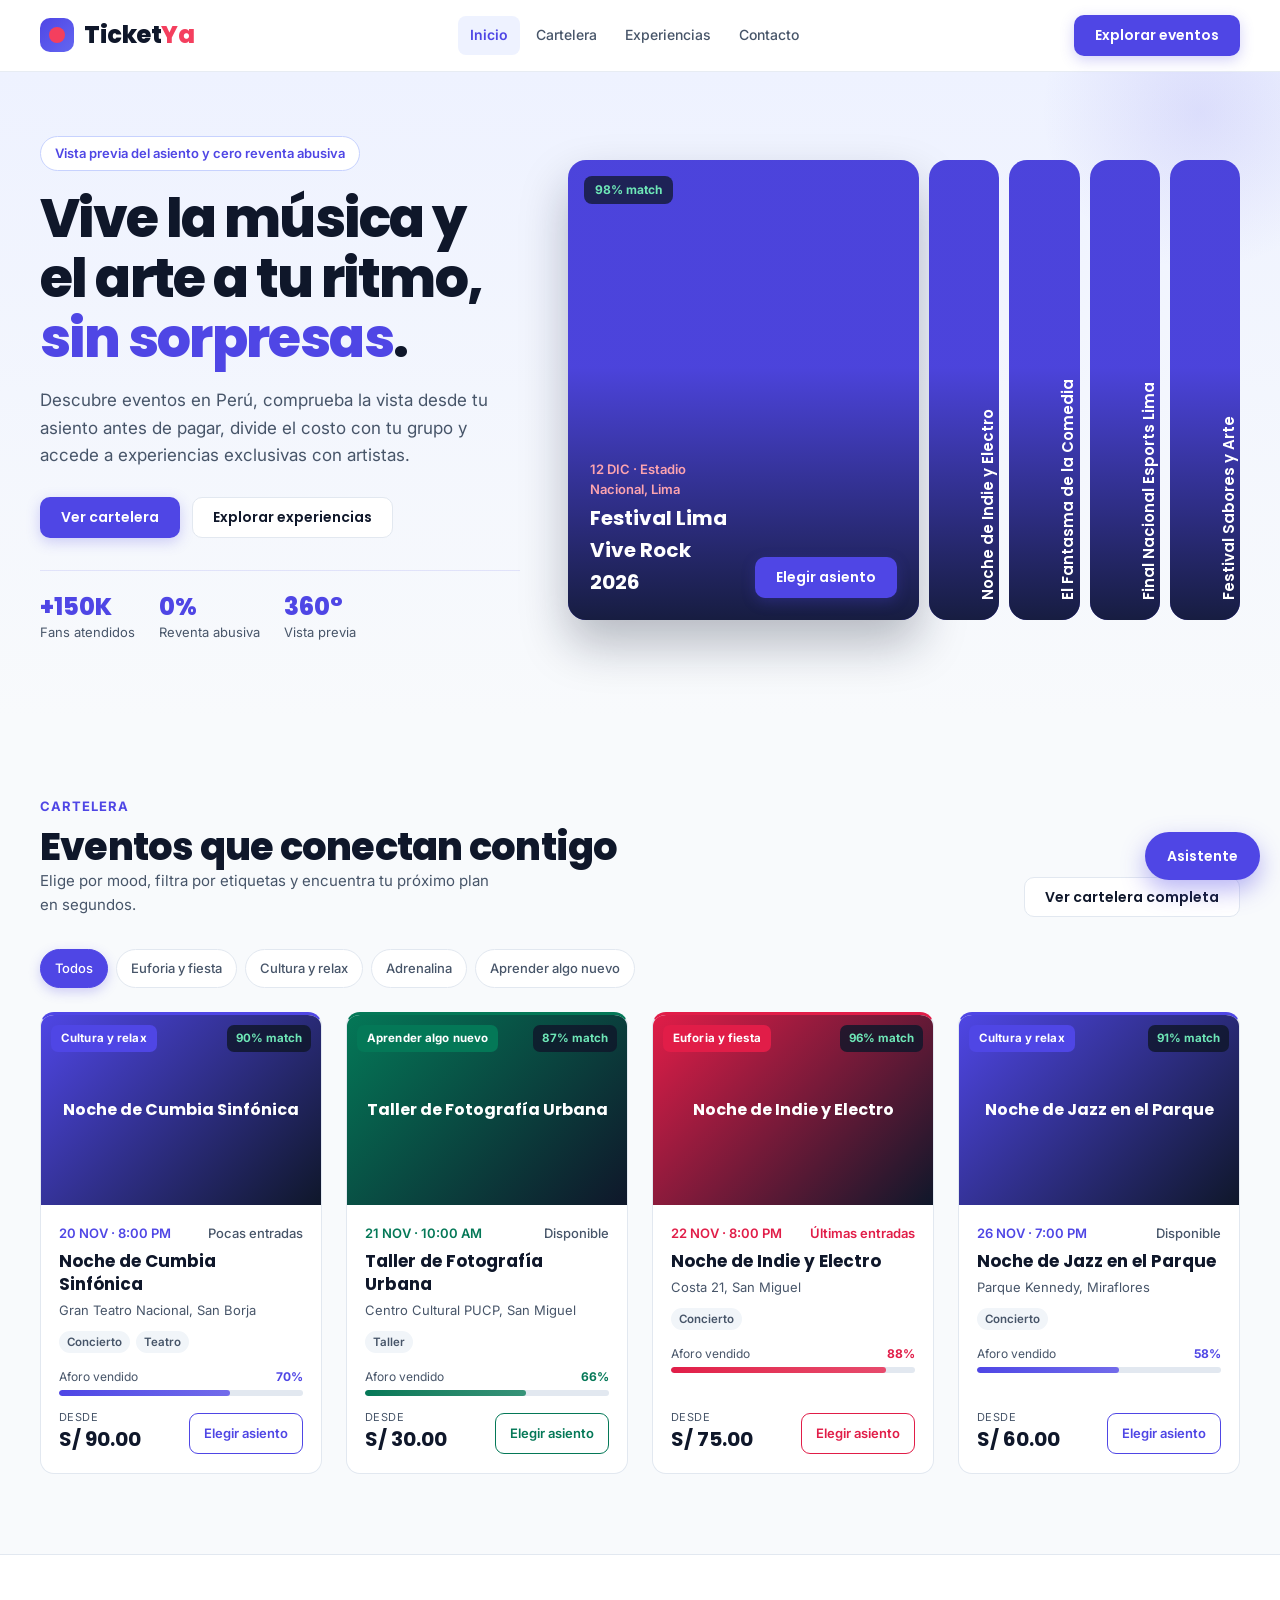
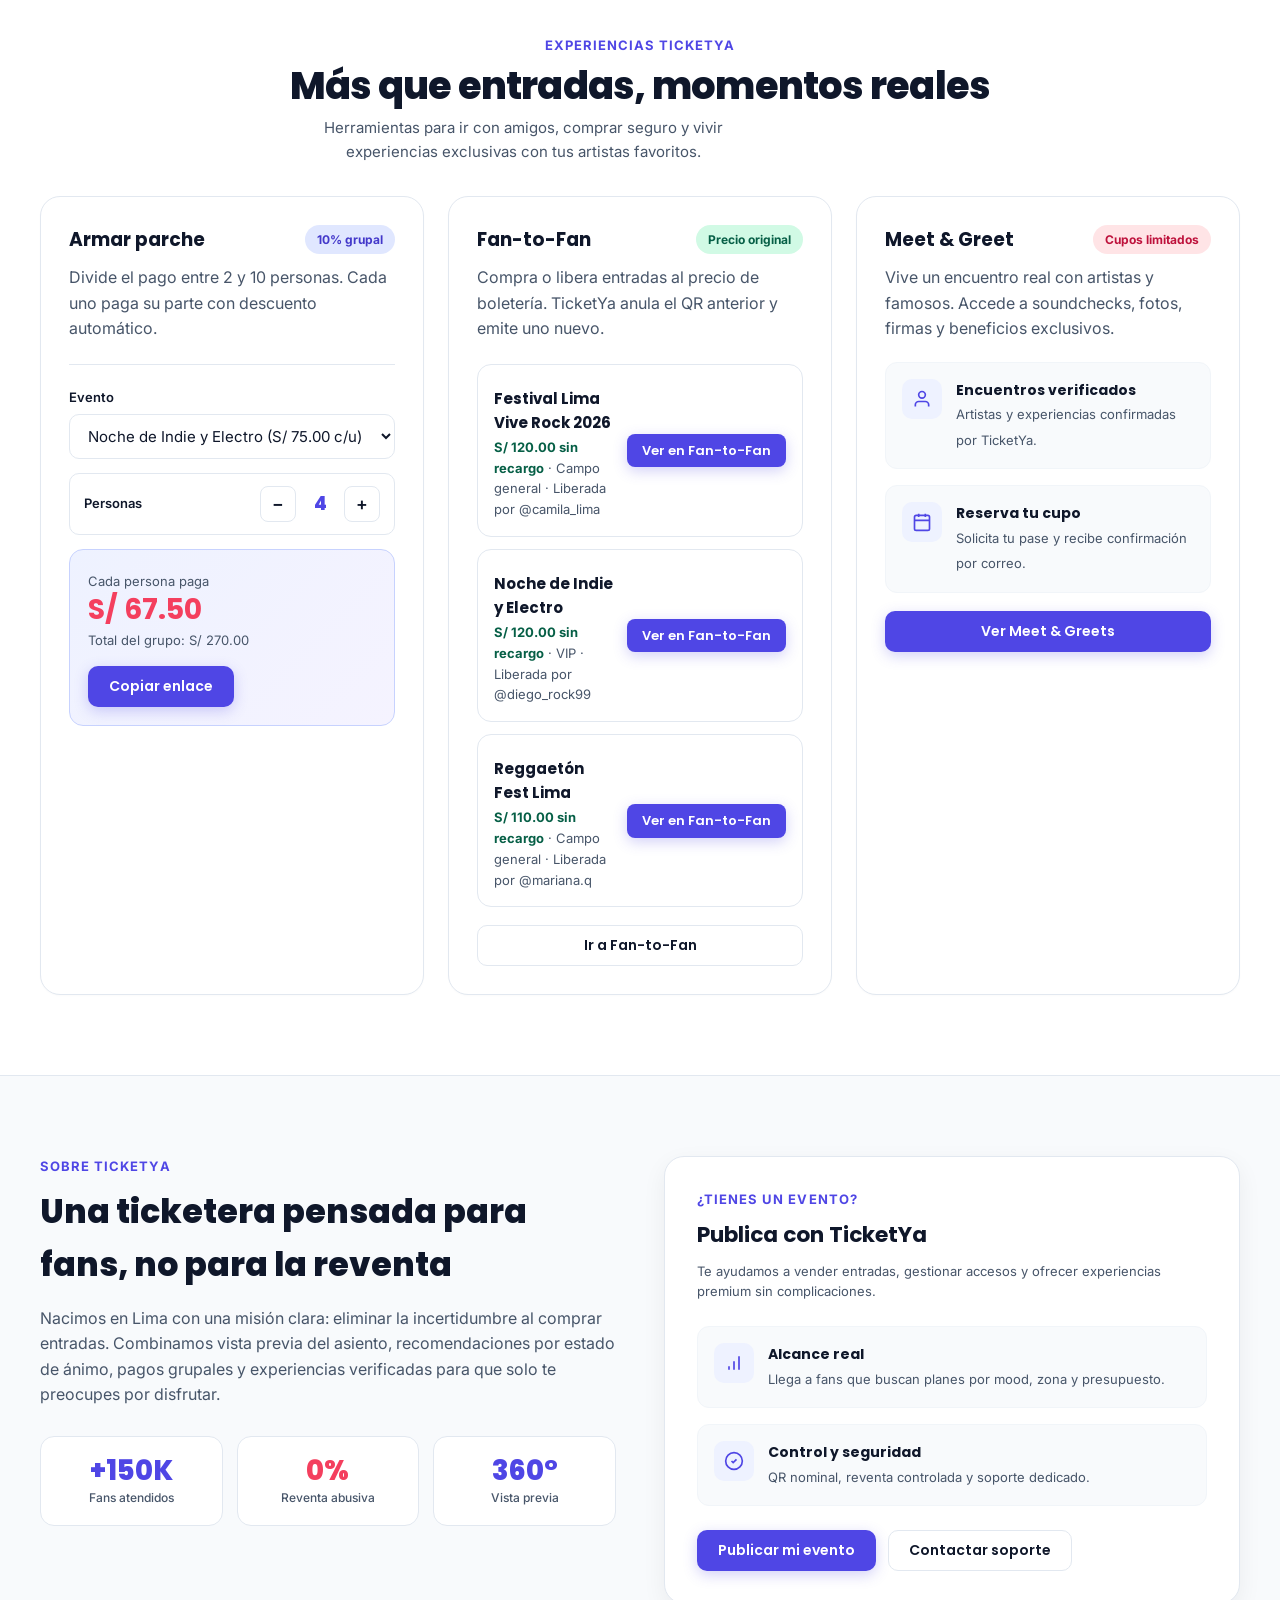
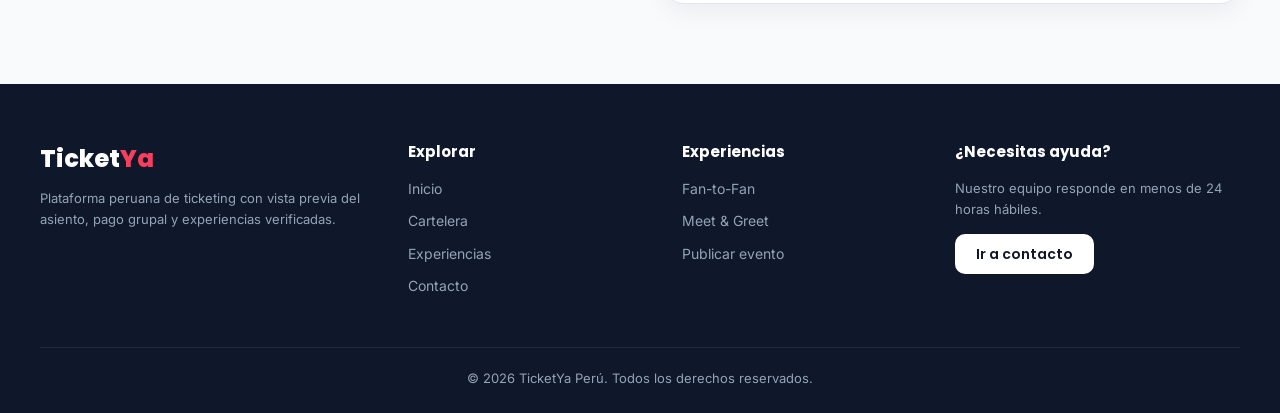
==== index.html @ 1503d491 "first commit" ====
<!DOCTYPE html>
<html lang="es">
<head>
  <meta charset="UTF-8">
  <meta name="viewport" content="width=device-width, initial-scale=1">
  <title>TicketYa | Entradas para eventos en Perú</title>
  <meta name="description" content="Compra entradas para conciertos, teatro, festivales y más en Perú. Vista previa de asiento, pago grupal, Fan-to-Fan y Meet & Greet con artistas.">
  <link rel="icon" href="data:image/svg+xml,%3Csvg xmlns='http://www.w3.org/2000/svg' viewBox='0 0 32 32'%3E%3Crect width='32' height='32' rx='8' fill='%234F46E5'/%3E%3Ccircle cx='16' cy='16' r='5' fill='%23F43F5E'/%3E%3C/svg%3E">
  <link rel="preconnect" href="https://fonts.googleapis.com">
  <link rel="preconnect" href="https://fonts.gstatic.com" crossorigin>
  <link href="https://fonts.googleapis.com/css2?family=Inter:wght@400;500;600&family=Poppins:wght@600;700;800&display=swap" rel="stylesheet">
  <link rel="stylesheet" href="styles.css">
</head>
<body>
  <a class="skip-link" href="#main">Saltar al contenido</a>

  <header class="site-header">
    <div class="container header-inner">
      <a href="index.html" class="logo" aria-label="TicketYa, ir al inicio">
        <span class="logo-mark" aria-hidden="true"></span>
        <span class="logo-text">Ticket<span>Ya</span></span>
      </a>
      <button class="nav-toggle" id="nav-toggle" type="button" aria-expanded="false" aria-controls="site-nav" aria-label="Abrir menú">
        <span></span><span></span><span></span>
      </button>
      <nav class="nav" id="site-nav" aria-label="Principal">
        <a href="index.html" data-nav>Inicio</a>
        <a href="cartelera.html" data-nav>Cartelera</a>
        <a href="experiencias.html" data-nav>Experiencias</a>
        <a href="contacto.html" data-nav>Contacto</a>
      </nav>
      <div class="header-actions">
        <a href="cartelera.html" class="btn btn-primary">Explorar eventos</a>
      </div>
    </div>
  </header>

  <main id="main">
    <section class="hero">
      <div class="container hero-grid">
        <div class="hero-copy reveal">
          <p class="hero-badge">Vista previa del asiento y cero reventa abusiva</p>
          <h1>Vive la música y el arte a tu ritmo, <span class="accent">sin sorpresas</span>.</h1>
          <p class="lead">Descubre eventos en Perú, comprueba la vista desde tu asiento antes de pagar, divide el costo con tu grupo y accede a experiencias exclusivas con artistas.</p>
          <div class="hero-actions">
            <a href="cartelera.html" class="btn btn-primary">Ver cartelera</a>
            <a href="experiencias.html" class="btn btn-outline">Explorar experiencias</a>
          </div>
          <div class="hero-stats" aria-label="Indicadores">
            <div><strong>+150K</strong><span>Fans atendidos</span></div>
            <div><strong>0%</strong><span>Reventa abusiva</span></div>
            <div><strong>360°</strong><span>Vista previa</span></div>
          </div>
        </div>
        <div class="hero-visual reveal" id="hero-visual" aria-label="Eventos destacados" style="--delay:100ms"></div>
      </div>
    </section>

    <section class="section">
      <div class="container">
        <div class="section-head">
          <div class="reveal">
            <p class="kicker">Cartelera</p>
            <h2>Eventos que conectan contigo</h2>
            <p class="section-note">Elige por mood, filtra por etiquetas y encuentra tu próximo plan en segundos.</p>
          </div>
          <div class="section-actions reveal">
            <a href="cartelera.html" class="btn btn-outline">Ver cartelera completa</a>
          </div>
        </div>
        <div class="chip-group reveal" style="margin-bottom:24px" role="group" aria-label="Ir a cartelera por mood">
          <button class="chip is-active" type="button" data-mood-link="todos">Todos</button>
          <button class="chip" type="button" data-mood-link="euforia">Euforia y fiesta</button>
          <button class="chip" type="button" data-mood-link="cultura">Cultura y relax</button>
          <button class="chip" type="button" data-mood-link="adrenalina">Adrenalina</button>
          <button class="chip" type="button" data-mood-link="aprender">Aprender algo nuevo</button>
        </div>
        <div class="events-grid" id="home-events"></div>
      </div>
    </section>

    <section class="section section-alt" id="experiencias">
      <div class="container">
        <div class="section-head center">
          <div class="reveal">
            <p class="kicker">Experiencias TicketYa</p>
            <h2>Más que entradas, momentos reales</h2>
            <p class="section-note">Herramientas para ir con amigos, comprar seguro y vivir experiencias exclusivas con tus artistas favoritos.</p>
          </div>
        </div>

        <div class="panel-grid-3">
          <article class="panel-card reveal">
            <div class="tool-head">
              <h3>Armar parche</h3>
              <span class="pill pill-primary">10% grupal</span>
            </div>
            <p class="muted">Divide el pago entre 2 y 10 personas. Cada uno paga su parte con descuento automático.</p>
            <div class="tool-body">
              <label class="field">
                <span>Evento</span>
                <select id="split-event"></select>
              </label>
              <div class="stepper">
                <span id="split-label">Personas</span>
                <div class="stepper-ctrl">
                  <button type="button" id="split-minus" aria-label="Quitar una persona">−</button>
                  <output id="split-count" aria-live="polite">4</output>
                  <button type="button" id="split-plus" aria-label="Agregar una persona">+</button>
                </div>
              </div>
              <div class="split-result">
                <div>
                  <span class="small">Cada persona paga</span>
                  <strong id="split-per">S/ 0.00</strong>
                  <span class="small" id="split-total"></span>
                </div>
                <button class="btn btn-primary" type="button" id="copy-link">Copiar enlace</button>
              </div>
            </div>
          </article>

          <article class="panel-card reveal" style="--delay:80ms">
            <div class="tool-head">
              <h3>Fan-to-Fan</h3>
              <span class="pill pill-green">Precio original</span>
            </div>
            <p class="muted">Compra o libera entradas al precio de boletería. TicketYa anula el QR anterior y emite uno nuevo.</p>
            <ul class="resale" id="resale-list"></ul>
            <div style="margin-top:auto;padding-top:18px">
              <a href="experiencias.html?tab=fan-to-fan" class="btn btn-outline btn-block">Ir a Fan-to-Fan</a>
            </div>
          </article>

          <article class="panel-card reveal" style="--delay:160ms">
            <div class="tool-head">
              <h3>Meet & Greet</h3>
              <span class="pill pill-rose">Cupos limitados</span>
            </div>
            <p class="muted">Vive un encuentro real con artistas y famosos. Accede a soundchecks, fotos, firmas y beneficios exclusivos.</p>
            <div class="info-list" style="margin-top:20px">
              <div class="info-item">
                <div class="info-icon" aria-hidden="true"><svg width="20" height="20" viewBox="0 0 24 24" fill="none" stroke="currentColor" stroke-width="2"><path d="M20 21v-2a4 4 0 0 0-4-4H8a4 4 0 0 0-4 4v2"/><circle cx="12" cy="7" r="4"/></svg></div>
                <div><strong>Encuentros verificados</strong><span>Artistas y experiencias confirmadas por TicketYa.</span></div>
              </div>
              <div class="info-item">
                <div class="info-icon" aria-hidden="true"><svg width="20" height="20" viewBox="0 0 24 24" fill="none" stroke="currentColor" stroke-width="2"><rect x="3" y="4" width="18" height="18" rx="2"/><path d="M16 2v4M8 2v4M3 10h18"/></svg></div>
                <div><strong>Reserva tu cupo</strong><span>Solicita tu pase y recibe confirmación por correo.</span></div>
              </div>
            </div>
            <div style="margin-top:auto;padding-top:18px">
              <a href="experiencias.html?tab=meet-greet" class="btn btn-primary btn-block">Ver Meet & Greets</a>
            </div>
          </article>
        </div>
      </div>
    </section>

    <section class="section">
      <div class="container about-grid">
        <div class="about reveal">
          <p class="kicker">Sobre TicketYa</p>
          <h2>Una ticketera pensada para fans, no para la reventa</h2>
          <p>Nacimos en Lima con una misión clara: eliminar la incertidumbre al comprar entradas. Combinamos vista previa del asiento, recomendaciones por estado de ánimo, pagos grupales y experiencias verificadas para que solo te preocupes por disfrutar.</p>
          <dl class="stats">
            <div><dt>Fans atendidos</dt><dd>+150K</dd></div>
            <div><dt>Reventa abusiva</dt><dd>0%</dd></div>
            <div><dt>Vista previa</dt><dd>360°</dd></div>
          </dl>
        </div>
        <div class="contact-card reveal" style="--delay:100ms">
          <p class="kicker">¿Tienes un evento?</p>
          <h3>Publica con TicketYa</h3>
          <p class="small" style="margin-top:8px">Te ayudamos a vender entradas, gestionar accesos y ofrecer experiencias premium sin complicaciones.</p>
          <div class="info-list">
            <div class="info-item">
              <div class="info-icon" aria-hidden="true"><svg width="20" height="20" viewBox="0 0 24 24" fill="none" stroke="currentColor" stroke-width="2"><path d="M12 20V10M18 20V4M6 20v-4"/></svg></div>
              <div><strong>Alcance real</strong><span>Llega a fans que buscan planes por mood, zona y presupuesto.</span></div>
            </div>
            <div class="info-item">
              <div class="info-icon" aria-hidden="true"><svg width="20" height="20" viewBox="0 0 24 24" fill="none" stroke="currentColor" stroke-width="2"><path d="M9 12l2 2 4-4"/><circle cx="12" cy="12" r="10"/></svg></div>
              <div><strong>Control y seguridad</strong><span>QR nominal, reventa controlada y soporte dedicado.</span></div>
            </div>
          </div>
          <div style="margin-top:24px;display:flex;gap:12px;flex-wrap:wrap">
            <a href="contacto.html?tab=publicar" class="btn btn-primary">Publicar mi evento</a>
            <a href="contacto.html" class="btn btn-outline">Contactar soporte</a>
          </div>
        </div>
      </div>
    </section>
  </main>

  <footer class="footer">
    <div class="container footer-grid">
      <div>
        <p class="footer-logo">Ticket<span>Ya</span></p>
        <p class="small">Plataforma peruana de ticketing con vista previa del asiento, pago grupal y experiencias verificadas.</p>
      </div>
      <div>
        <h4>Explorar</h4>
        <ul>
          <li><a href="index.html">Inicio</a></li>
          <li><a href="cartelera.html">Cartelera</a></li>
          <li><a href="experiencias.html">Experiencias</a></li>
          <li><a href="contacto.html">Contacto</a></li>
        </ul>
      </div>
      <div>
        <h4>Experiencias</h4>
        <ul>
          <li><a href="experiencias.html?tab=fan-to-fan">Fan-to-Fan</a></li>
          <li><a href="experiencias.html?tab=meet-greet">Meet & Greet</a></li>
          <li><a href="contacto.html?tab=publicar">Publicar evento</a></li>
        </ul>
      </div>
      <div>
        <h4>¿Necesitas ayuda?</h4>
        <p class="small">Nuestro equipo responde en menos de 24 horas hábiles.</p>
        <a href="contacto.html" class="btn btn-light">Ir a contacto</a>
      </div>
    </div>
    <p class="footer-copy">© 2026 TicketYa Perú. Todos los derechos reservados.</p>
  </footer>

  <!-- Seat modal -->
  <div class="modal" id="seat-modal" role="dialog" aria-modal="true" aria-labelledby="seat-title" hidden>
    <div class="modal-card modal-sm">
      <div class="modal-head dark">
        <div>
          <p class="small">Vista previa del asiento</p>
          <h3 id="seat-title">Evento</h3>
        </div>
        <button class="icon-btn" data-close aria-label="Cerrar">&times;</button>
      </div>
      <div class="modal-body">
        <div class="viewport" id="viewport">
          <div class="viewport-bg" id="viewport-bg"></div>
          <div class="viewport-top">
            <span class="zone-tag" id="vp-zone">VIP frontal</span>
            <span class="energy" id="vp-energy">Energía 100%</span>
          </div>
          <div class="stage-wrap">
            <div class="stage" id="vp-stage">
              <span>Escenario principal</span>
              <small id="vp-distance">Distancia: 8 metros</small>
            </div>
          </div>
          <p class="vp-desc" id="vp-desc"></p>
        </div>
        <p class="label">Selecciona una zona para probar el ángulo de visión</p>
        <div class="zones" id="zones"></div>
        <div class="modal-actions">
          <button class="btn btn-outline" data-close type="button">Cancelar</button>
          <button class="btn btn-primary" id="confirm-seat" type="button" style="flex:1">Confirmar y reservar</button>
        </div>
      </div>
    </div>
  </div>

  <div class="chat">
    <section class="chat-window" id="chat-window" aria-label="Asistente TicketYa" hidden>
      <div class="chat-head">
        <div>
          <h4>Asistente TicketYa</h4>
          <span class="small">Recomendaciones de eventos</span>
        </div>
        <button class="icon-btn" id="chat-close" aria-label="Cerrar asistente">&times;</button>
      </div>
      <div class="chat-messages" id="chat-messages" aria-live="polite">
        <div class="msg bot">Hola, dime qué plan buscas, tu presupuesto o cuántas personas van y te sugiero opciones.</div>
      </div>
      <div class="chat-chips">
        <button type="button" data-prompt="Eventos este finde">Este finde</button>
        <button type="button" data-prompt="Plan con S/ 100">Plan S/ 100</button>
        <button type="button" data-prompt="¿Cómo funciona Fan-to-Fan?">Fan-to-Fan</button>
        <button type="button" data-prompt="Quiero un Meet & Greet">Meet & Greet</button>
      </div>
      <form class="chat-form" id="chat-form">
        <input id="chat-input" type="text" placeholder="Pregunta por eventos o experiencias" autocomplete="off" aria-label="Mensaje">
        <button class="btn btn-primary" type="submit">Enviar</button>
      </form>
    </section>
    <button class="chat-toggle" id="chat-toggle" type="button" aria-expanded="false" aria-controls="chat-window">Asistente</button>
  </div>

  <div class="toast" id="toast" role="status" aria-live="polite" hidden></div>

  <script src="js/data.js"></script>
  <script src="js/shared.js"></script>
  <script src="js/home.js"></script>
</body>
</html>
---- styles.css ----
/* ===== Variables ===== */
:root {
  --primary: #4F46E5;
  --primary-dark: #4338CA;
  --primary-soft: #EEF2FF;
  --accent: #F43F5E;
  --accent-dark: #E11D48;
  --bg: #F8FAFC;
  --surface: #FFFFFF;
  --ink: #0F172A;
  --muted: #475569;
  --muted-light: #64748B;
  --line: #E2E8F0;
  --line-soft: #F1F5F9;
  --success: #059669;
  --success-bg: #ECFDF5;
  --danger: #DC2626;
  --danger-bg: #FEF2F2;
  --white: #fff;

  --euforia: #E11D48;
  --cultura: #4F46E5;
  --adrenalina: #B45309;
  --aprender: #047857;

  --radius: 14px;
  --radius-lg: 20px;
  --header-h: 72px;
  --shadow: 0 8px 24px rgba(15,23,42,.06);
  --shadow-lg: 0 20px 50px rgba(15,23,42,.12);
  --ease: cubic-bezier(.2,.7,.2,1);
  --font-head: 'Poppins', system-ui, sans-serif;
  --font-body: 'Inter', system-ui, sans-serif;
}

/* ===== Base ===== */
*, *::before, *::after { box-sizing: border-box; }
html { scroll-behavior: smooth; scroll-padding-top: calc(var(--header-h) + 16px); }
body {
  margin: 0; font-family: var(--font-body); color: var(--ink); background: var(--bg);
  line-height: 1.6; -webkit-font-smoothing: antialiased; overflow-x: hidden;
}
body.nav-open { overflow: hidden; }
h1, h2, h3, h4, p, ul, ol, dl, dd { margin: 0; padding: 0; }
ul, ol { list-style: none; }
a { color: inherit; text-decoration: none; }
img { max-width: 100%; display: block; height: auto; }
button, input, select, textarea { font: inherit; color: inherit; }
button { cursor: pointer; }
[hidden] { display: none !important; }
:focus-visible { outline: 3px solid var(--primary); outline-offset: 2px; }
::selection { background: #C7D2FE; color: var(--ink); }

.skip-link {
  position: absolute; left: -999px; top: 8px; z-index: 100; padding: 10px 14px;
  background: var(--primary); color: #fff; border-radius: 8px; font-weight: 600;
}
.skip-link:focus { left: 12px; }

.container { width: min(1200px, calc(100% - 48px)); margin-inline: auto; }
.small { font-size: .8125rem; color: var(--muted); }
.lead { font-size: 1.0625rem; color: var(--muted); max-width: 60ch; }
.muted { color: var(--muted); }

/* ===== Buttons ===== */
.btn {
  display: inline-flex; align-items: center; justify-content: center; gap: 8px;
  padding: 11px 20px; border-radius: 10px; border: 1px solid transparent;
  font-family: var(--font-head); font-weight: 600; font-size: .875rem; line-height: 1.2;
  transition: background .2s, color .2s, border-color .2s, transform .2s, box-shadow .2s;
  position: relative; white-space: nowrap;
}
.btn:hover { transform: translateY(-1px); }
.btn:active { transform: translateY(0); }
.btn:disabled { opacity: .6; cursor: not-allowed; transform: none; }
.btn-primary { background: var(--primary); color: #fff; box-shadow: 0 4px 14px rgba(79,70,229,.25); }
.btn-primary:hover:not(:disabled) { background: var(--primary-dark); box-shadow: 0 8px 20px rgba(79,70,229,.35); }
.btn-outline { background: var(--surface); border-color: var(--line); color: var(--ink); }
.btn-outline:hover:not(:disabled) { border-color: var(--primary); color: var(--primary); background: var(--primary-soft); }
.btn-ghost { background: transparent; color: var(--primary); border-color: #C7D2FE; }
.btn-ghost:hover:not(:disabled) { background: var(--primary-soft); }
.btn-light { background: #fff; color: var(--ink); }
.btn-light:hover:not(:disabled) { background: #E0E7FF; }
.btn-sm { padding: 8px 14px; font-size: .8125rem; border-radius: 8px; }
.btn-block { width: 100%; }
.btn.is-loading { color: transparent !important; }
.btn.is-loading::after {
  content: ""; position: absolute; width: 18px; height: 18px; border: 2px solid rgba(255,255,255,.4);
  border-top-color: #fff; border-radius: 50%; animation: spin .7s linear infinite;
}
.btn-outline.is-loading::after { border-color: rgba(79,70,229,.2); border-top-color: var(--primary); }
@keyframes spin { to { transform: rotate(360deg); } }

/* ===== Header ===== */
.site-header {
  position: sticky; top: 0; z-index: 60; height: var(--header-h);
  background: rgba(255,255,255,.92); backdrop-filter: blur(12px);
  border-bottom: 1px solid rgba(226,232,240,.8);
}
.header-inner { height: 100%; display: flex; align-items: center; justify-content: space-between; gap: 20px; }
.logo { display: inline-flex; align-items: center; gap: 10px; flex-shrink: 0; }
.logo-mark { width: 34px; height: 34px; border-radius: 10px; background: linear-gradient(135deg, var(--primary), #6366F1); position: relative; }
.logo-mark::after { content: ""; position: absolute; inset: 9px; border-radius: 50%; background: var(--accent); }
.logo-text { font-family: var(--font-head); font-weight: 800; font-size: 1.5rem; letter-spacing: -.02em; }
.logo-text span, .footer-logo span { color: var(--accent); }

.nav { display: flex; align-items: center; gap: 4px; }
.nav a {
  padding: 8px 12px; border-radius: 8px; font-size: .875rem; font-weight: 500; color: var(--muted);
  transition: color .2s, background .2s;
}
.nav a:hover { color: var(--primary); background: var(--primary-soft); }
.nav a.is-current { color: var(--primary); background: var(--primary-soft); font-weight: 600; }

.header-actions { display: flex; align-items: center; gap: 10px; }
.nav-toggle {
  display: none; width: 44px; height: 44px; border: 1px solid var(--line); border-radius: 10px;
  background: var(--surface); align-items: center; justify-content: center; flex-direction: column; gap: 5px;
}
.nav-toggle span { display: block; width: 20px; height: 2px; background: var(--ink); border-radius: 2px; transition: transform .25s, opacity .25s; }
.nav-toggle[aria-expanded="true"] span:nth-child(1) { transform: translateY(7px) rotate(45deg); }
.nav-toggle[aria-expanded="true"] span:nth-child(2) { opacity: 0; }
.nav-toggle[aria-expanded="true"] span:nth-child(3) { transform: translateY(-7px) rotate(-45deg); }

/* ===== Hero ===== */
.hero { padding: 64px 0 72px; background: linear-gradient(180deg, #EEF2FF 0%, var(--bg) 100%); position: relative; overflow: clip; }
.hero::before { content: ""; position: absolute; top: -120px; right: -80px; width: 320px; height: 320px; background: radial-gradient(circle, rgba(79,70,229,.12), transparent 70%); pointer-events: none; }
.hero-grid { display: grid; grid-template-columns: minmax(0, 5fr) minmax(0, 7fr); gap: 48px; align-items: center; }
.hero-badge, .eyebrow {
  display: inline-flex; align-items: center; gap: 6px; padding: 6px 14px; margin-bottom: 18px;
  background: #fff; border: 1px solid #C7D2FE; border-radius: 999px;
  font-size: .8125rem; font-weight: 600; color: var(--primary);
}
.hero h1 { font-family: var(--font-head); font-size: clamp(2rem, 4.2vw, 3.4rem); font-weight: 800; letter-spacing: -.03em; line-height: 1.12; }
.hero h1 .accent { color: var(--primary); }
.hero .lead { margin-top: 18px; max-width: 52ch; }
.hero-actions { display: flex; flex-wrap: wrap; gap: 12px; margin-top: 28px; }

.hero-stats { display: flex; flex-wrap: wrap; gap: 24px; margin-top: 32px; padding-top: 24px; border-top: 1px solid rgba(79,70,229,.12); }
.hero-stats div { min-width: 90px; }
.hero-stats strong { display: block; font-family: var(--font-head); font-size: 1.5rem; font-weight: 800; color: var(--primary); line-height: 1; }
.hero-stats span { font-size: .8125rem; color: var(--muted); }

.hero-visual {
  --mx: 0; --my: 0;
  display: flex; gap: 10px; height: 460px; perspective: 1000px;
}
.panel {
  position: relative; flex: 1; min-width: 0; border-radius: 18px; overflow: hidden;
  background: var(--primary); cursor: pointer; border: 0; padding: 0; text-align: left; color: #fff;
  transition: flex .6s var(--ease), box-shadow .4s, transform .4s;
}
.panel.is-active { flex: 5; cursor: default; box-shadow: 0 24px 48px rgba(15,23,42,.28); }
.panel:not(.is-active):hover { flex: 1.4; }
.panel img {
  position: absolute; inset: -4%; width: 108%; height: 108%; max-width: none; object-fit: cover;
  filter: saturate(.72) brightness(.68); transform: scale(1.02);
  transition: filter .5s, transform .8s ease-out;
}
.panel.is-active img { filter: saturate(1.05); transform: translate(calc(var(--mx) * -14px), calc(var(--my) * -10px)) scale(1.06); transition: filter .5s, transform .25s ease-out; }
.panel::after { content: ""; position: absolute; inset: 0; background: linear-gradient(to top, rgba(15,23,42,.88), rgba(15,23,42,.05) 55%); }
.panel-rail {
  position: absolute; left: 50%; bottom: 20px; z-index: 2; transform: translateX(-50%);
  writing-mode: vertical-rl; rotate: 180deg; font-family: var(--font-head); font-weight: 600; font-size: .9375rem;
  white-space: nowrap; max-height: 80%; overflow: hidden; text-overflow: ellipsis; transition: opacity .3s;
}
.panel.is-active .panel-rail { opacity: 0; }
.panel-info {
  position: absolute; z-index: 2; left: 22px; right: 22px; bottom: 22px;
  display: flex; align-items: flex-end; justify-content: space-between; gap: 14px;
  opacity: 0; transform: translateY(16px); pointer-events: none; transition: opacity .4s .15s, transform .5s .15s;
}
.panel.is-active .panel-info { opacity: 1; transform: none; pointer-events: auto; }
.panel-info small { display: block; font-size: .8125rem; color: #FDA4AF; font-weight: 600; }
.panel-info h3 { font-family: var(--font-head); font-size: 1.25rem; margin-top: 2px; }
.panel .match {
  position: absolute; z-index: 2; top: 16px; left: 16px; padding: 4px 11px; border-radius: 8px;
  background: rgba(15,23,42,.75); backdrop-filter: blur(4px); color: #6EE7B7; font-size: .75rem; font-weight: 700;
  opacity: 0; transition: opacity .4s .2s;
}
.panel.is-active .match { opacity: 1; }

/* ===== Sections ===== */
.section { padding: 80px 0; }
.section-alt { background: var(--surface); border-block: 1px solid var(--line); }
.section-head { display: flex; justify-content: space-between; align-items: flex-end; gap: 24px; margin-bottom: 32px; }
.section-head.center { flex-direction: column; align-items: center; text-align: center; }
.section-head h2 { font-family: var(--font-head); font-size: clamp(1.75rem, 3vw, 2.5rem); font-weight: 800; letter-spacing: -.02em; line-height: 1.15; }
.kicker { font-size: .8125rem; font-weight: 700; color: var(--primary); text-transform: uppercase; letter-spacing: .08em; margin-bottom: 8px; }
.section-note { color: var(--muted); font-size: .9375rem; max-width: 52ch; margin-top: 8px; }
.section-head:not(.center) .section-note { margin-top: 0; }
.section-actions { display: flex; gap: 12px; flex-wrap: wrap; }

/* ===== Cards ===== */
.events-grid, .catalog-grid { display: grid; grid-template-columns: repeat(auto-fill, minmax(270px, 1fr)); gap: 24px; }
.card {
  --c: var(--primary);
  display: flex; flex-direction: column; background: var(--surface);
  border: 1px solid var(--line); border-top: 3px solid var(--c); border-radius: var(--radius);
  overflow: hidden; transition: transform .3s var(--ease), box-shadow .3s;
}
.card:hover { transform: translateY(-5px); box-shadow: var(--shadow-lg); }
.card[data-mood="euforia"] { --c: var(--euforia); }
.card[data-mood="cultura"] { --c: var(--cultura); }
.card[data-mood="adrenalina"] { --c: var(--adrenalina); }
.card[data-mood="aprender"] { --c: var(--aprender); }
.thumb { position: relative; height: 190px; overflow: hidden; background: var(--c); }
.thumb img { width: 100%; height: 100%; object-fit: cover; transition: transform .6s var(--ease); }
.card:hover .thumb img { transform: scale(1.05); }
.thumb.img-fail { background: linear-gradient(135deg, var(--c), var(--ink)); }
.thumb.img-fail::before { content: attr(data-title); position: absolute; inset: 0; display: grid; place-items: center; padding: 16px; text-align: center; font-family: var(--font-head); font-weight: 700; color: #fff; }
.mood-tag {
  position: absolute; top: 10px; left: 10px; z-index: 1; padding: 4px 10px; border-radius: 7px;
  background: var(--c, var(--primary)); color: #fff; font-size: .72rem; font-weight: 700; letter-spacing: .01em;
}
.mood-tag-euforia { background: var(--euforia); }
.mood-tag-cultura { background: var(--cultura); }
.mood-tag-adrenalina { background: var(--adrenalina); }
.mood-tag-aprender { background: var(--aprender); }
.match-tag { position: absolute; top: 10px; right: 10px; z-index: 1; padding: 4px 9px; border-radius: 7px; background: rgba(15,23,42,.82); color: #6EE7B7; font-size: .72rem; font-weight: 700; }
.card-body { display: flex; flex-direction: column; flex: 1; padding: 18px; }
.card-meta { display: flex; justify-content: space-between; gap: 8px; font-size: .8125rem; font-weight: 600; color: var(--c); }
.card-meta .status { color: var(--muted); font-weight: 500; }
.card-meta .status.hot { color: var(--euforia); font-weight: 600; }
.card h3 { font-family: var(--font-head); font-size: 1.0625rem; margin-top: 6px; line-height: 1.35; }
.venue { font-size: .8125rem; color: var(--muted); margin-top: 4px; }
.tag-row { display: flex; flex-wrap: wrap; gap: 6px; margin-top: 10px; }
.tag { padding: 2px 8px; border-radius: 999px; background: var(--line-soft); color: var(--muted); font-size: .72rem; font-weight: 600; }
.meter { margin-top: 14px; }
.meter-row { display: flex; justify-content: space-between; font-size: .75rem; color: var(--muted); margin-bottom: 4px; }
.meter-row b { color: var(--c); }
.bar { height: 6px; border-radius: 99px; background: var(--line); overflow: hidden; }
.bar i { display: block; height: 100%; background: linear-gradient(90deg, var(--c), color-mix(in srgb, var(--c), white 20%)); border-radius: 99px; transition: width .6s var(--ease); }
.card-foot { margin-top: auto; padding-top: 16px; display: flex; align-items: center; justify-content: space-between; gap: 10px; }
.price small { display: block; font-size: .6875rem; color: var(--muted); line-height: 1; text-transform: uppercase; letter-spacing: .04em; }
.price strong { font-family: var(--font-head); font-size: 1.25rem; color: var(--ink); }
.card-btn {
  padding: 9px 14px; border-radius: 9px; border: 1px solid var(--c); background: transparent;
  color: var(--c); font-size: .8125rem; font-weight: 600; transition: all .2s;
}
.card-btn:hover { background: var(--c); color: #fff; transform: translateY(-1px); }

/* ===== Chips / Filters ===== */
.chip {
  padding: 8px 14px; border-radius: 999px; border: 1px solid var(--line); background: var(--surface);
  font-size: .8125rem; font-weight: 500; color: var(--muted); transition: all .2s; cursor: pointer;
}
.chip:hover { border-color: #A5B4FC; color: var(--primary); background: var(--primary-soft); }
.chip.is-active { background: var(--primary); border-color: var(--primary); color: #fff; box-shadow: 0 4px 12px rgba(79,70,229,.25); }
.chip-group { display: flex; flex-wrap: wrap; gap: 8px; }

/* ===== Panels / Layout ===== */
.panel-card {
  background: var(--surface); border: 1px solid var(--line); border-radius: var(--radius-lg);
  padding: 28px; box-shadow: 0 1px 2px rgba(15,23,42,.02);
}
.panel-card h3, .panel-card h2 { font-family: var(--font-head); }
.panel-grid { display: grid; grid-template-columns: repeat(2, 1fr); gap: 24px; }
.panel-grid-3 { display: grid; grid-template-columns: repeat(3, 1fr); gap: 24px; }

/* ===== Page hero ===== */
.page-hero { padding: 56px 0 48px; background: linear-gradient(180deg, #EEF2FF 0%, var(--bg) 100%); border-bottom: 1px solid var(--line); }
.page-hero .container { display: grid; gap: 16px; }
.page-hero h1 { font-family: var(--font-head); font-size: clamp(2rem, 4vw, 3rem); font-weight: 800; letter-spacing: -.02em; line-height: 1.15; }
.breadcrumb { display: flex; gap: 8px; align-items: center; font-size: .8125rem; color: var(--muted); }
.breadcrumb a:hover { color: var(--primary); }
.breadcrumb span { color: var(--muted-light); }

/* ===== Catalog layout ===== */
.catalog-layout { display: grid; grid-template-columns: 280px minmax(0, 1fr); gap: 32px; align-items: start; }
.filters-panel { position: sticky; top: calc(var(--header-h) + 16px); background: var(--surface); border: 1px solid var(--line); border-radius: var(--radius-lg); padding: 24px; }
.filters-head { display: flex; align-items: center; justify-content: space-between; gap: 12px; margin-bottom: 20px; }
.filters-head h2 { font-family: var(--font-head); font-size: 1.125rem; }
.filter-block { padding: 20px 0; border-top: 1px solid var(--line); }
.filter-block:first-of-type { padding-top: 0; border-top: 0; }
.filter-block legend, .filter-block .filter-label { display: block; font-size: .8125rem; font-weight: 700; color: var(--ink); margin-bottom: 12px; }
.filter-block fieldset { border: 0; padding: 0; margin: 0; min-width: 0; }
.search-field { position: relative; }
.search-field svg { position: absolute; left: 14px; top: 50%; transform: translateY(-50%); color: var(--muted-light); pointer-events: none; }
.search-field input {
  width: 100%; padding: 12px 14px 12px 42px; border: 1px solid var(--line); border-radius: 10px;
  background: var(--bg); font-size: .9375rem; transition: all .2s;
}
.search-field input:focus { outline: 0; border-color: var(--primary); background: #fff; box-shadow: 0 0 0 4px rgba(79,70,229,.12); }
.filter-toggle { display: none; width: 100%; }
.results-bar { display: flex; align-items: center; justify-content: space-between; gap: 12px; margin-bottom: 20px; flex-wrap: wrap; }
.results-bar p { font-size: .875rem; color: var(--muted); font-weight: 500; }

/* ===== Forms ===== */
.field { display: grid; gap: 6px; }
.field label, .field > span { font-size: .8125rem; font-weight: 600; color: var(--ink); }
.field input, .field select, .field textarea {
  width: 100%; padding: 11px 14px; border: 1px solid var(--line); border-radius: 10px;
  background: #fff; font-size: .9375rem; transition: border-color .2s, box-shadow .2s;
}
.field input:focus, .field select:focus, .field textarea:focus { outline: 0; border-color: var(--primary); box-shadow: 0 0 0 4px rgba(79,70,229,.12); }
.field textarea { resize: vertical; min-height: 110px; }
.field.has-error input, .field.has-error select, .field.has-error textarea { border-color: var(--danger); background: #FFF7F7; }
.field.has-error input:focus, .field.has-error select:focus, .field.has-error textarea:focus { box-shadow: 0 0 0 4px rgba(220,38,38,.1); }
.field-error { min-height: 1.25em; font-size: .75rem; color: var(--danger); font-weight: 500; }
.field-hint { font-size: .75rem; color: var(--muted-light); }
.field-check { display: flex; gap: 10px; align-items: flex-start; font-size: .875rem; color: var(--muted); }
.field-check input { width: 18px; height: 18px; margin-top: 2px; flex-shrink: 0; accent-color: var(--primary); }
.field-check a { color: var(--primary); font-weight: 500; text-decoration: underline; text-underline-offset: 2px; }
.form-row { display: grid; grid-template-columns: repeat(2, 1fr); gap: 16px; }
.form-stack { display: grid; gap: 16px; }
.form-success { padding: 12px 14px; border-radius: 10px; background: var(--success-bg); color: #065F46; font-size: .875rem; font-weight: 500; border: 1px solid #A7F3D0; }
input::placeholder, textarea::placeholder { color: #94A3B8; }

/* ===== Tabs ===== */
.anchor-target { display: block; height: 0; overflow: hidden; }
.tabs { display: flex; gap: 4px; padding: 5px; background: var(--line-soft); border-radius: 12px; width: fit-content; max-width: 100%; overflow-x: auto; }
.tab-btn {
  padding: 10px 18px; border: 0; border-radius: 9px; background: transparent; color: var(--muted);
  font-family: var(--font-head); font-size: .875rem; font-weight: 600; white-space: nowrap; transition: all .2s;
}
.tab-btn:hover { color: var(--ink); }
.tab-btn.is-active, .tab-btn[aria-selected="true"] { background: #fff; color: var(--primary); box-shadow: 0 1px 3px rgba(15,23,42,.08); }
.tab-panels { margin-top: 28px; }
.tab-panel { animation: fadeSlide .35s var(--ease); }
@keyframes fadeSlide { from { opacity: 0; transform: translateY(8px); } to { opacity: 1; transform: none; } }

/* ===== Accordion ===== */
.acc-item { border: 1px solid var(--line); border-radius: 12px; background: #fff; overflow: hidden; }
.acc-item + .acc-item { margin-top: 10px; }
.acc-heading { margin: 0; }
.acc-trigger {
  width: 100%; display: flex; align-items: center; justify-content: space-between; gap: 16px;
  padding: 18px 20px; border: 0; background: transparent; text-align: left;
  font-family: var(--font-head); font-size: .9375rem; font-weight: 600; color: var(--ink);
}
.acc-trigger:hover { background: var(--bg); }
.acc-icon { flex-shrink: 0; color: var(--muted-light); transition: transform .3s var(--ease); }
.acc-trigger.is-open .acc-icon, .acc-trigger[aria-expanded="true"] .acc-icon { transform: rotate(180deg); color: var(--primary); }
.acc-panel { padding: 0 20px 18px; color: var(--muted); font-size: .9375rem; }
.acc-panel[hidden] { display: none; }

/* ===== Empty / Skeleton ===== */
.empty-state { text-align: center; padding: 56px 20px; border: 1px dashed #CBD5E1; border-radius: var(--radius-lg); background: #fff; }
.empty-state h3 { font-family: var(--font-head); font-size: 1.25rem; margin-bottom: 6px; }
.empty-state p { color: var(--muted); margin-bottom: 20px; }
.skeleton { background: linear-gradient(90deg, #E2E8F0 25%, #F1F5F9 37%, #E2E8F0 63%); background-size: 400% 100%; animation: shimmer 1.2s linear infinite; border-radius: 8px; }
@keyframes shimmer { 0% { background-position: 100% 0; } 100% { background-position: 0 0; } }

/* ===== Modal ===== */
.modal { position: fixed; inset: 0; z-index: 80; display: flex; align-items: center; justify-content: center; padding: 16px; background: rgba(15,23,42,.72); backdrop-filter: blur(4px); }
.modal-card { width: 100%; background: #fff; border-radius: var(--radius-lg); overflow: hidden; box-shadow: 0 24px 60px rgba(0,0,0,.4); animation: pop .25s ease-out; max-height: calc(100vh - 32px); display: flex; flex-direction: column; }
.modal-sm { max-width: 560px; }
.modal-lg { max-width: 760px; }
.modal-md { max-width: 640px; }
.modal-head { display: flex; justify-content: space-between; align-items: center; padding: 18px 24px; color: #fff; flex-shrink: 0; }
.modal-head.dark { background: var(--ink); }
.modal-head.primary { background: var(--primary); }
.modal-head h3 { font-family: var(--font-head); font-size: 1.125rem; }
.modal-head .small { color: #FDA4AF; font-weight: 600; font-size: .8125rem; }
.icon-btn { background: none; border: 0; color: inherit; font-size: 1.75rem; line-height: 1; padding: 4px 8px; opacity: .8; border-radius: 8px; }
.icon-btn:hover { opacity: 1; background: rgba(255,255,255,.1); }
.modal-body { padding: 24px; display: grid; gap: 16px; overflow-y: auto; }
.modal-body.scroll { max-height: 78vh; }
.modal-actions { display: flex; gap: 12px; margin-top: 4px; }
@keyframes pop { from { opacity: 0; transform: translateY(10px) scale(.98); } to { opacity: 1; transform: none; } }

.viewport { position: relative; height: 240px; border-radius: 14px; overflow: hidden; background: var(--ink); color: #fff; display: flex; flex-direction: column; justify-content: space-between; padding: 16px; }
.viewport-bg { position: absolute; inset: 0; background: linear-gradient(to top, #0F172A, var(--bg-mid, #4C0519) 55%, var(--bg-top, #E11D48)); opacity: .92; transition: background .5s; }
.viewport > *:not(.viewport-bg) { position: relative; }
.viewport-top { display: flex; justify-content: space-between; align-items: center; gap: 8px; }
.zone-tag { padding: 4px 12px; border-radius: 999px; background: var(--zone, var(--accent)); font-size: .75rem; font-weight: 700; transition: background .4s; }
.energy { padding: 4px 12px; border-radius: 999px; background: rgba(15,23,42,.6); font-size: .75rem; font-weight: 600; color: #FDE68A; }
.stage-wrap { display: grid; place-items: center; }
.stage { width: 240px; max-width: 80%; height: 58px; display: flex; flex-direction: column; align-items: center; justify-content: center; background: rgba(255,255,255,.2); border-top: 4px solid #FCD34D; border-radius: 16px 16px 0 0; transition: transform .5s var(--ease); transform-origin: bottom center; backdrop-filter: blur(2px); }
.stage span { font-family: var(--font-head); font-weight: 700; font-size: .6875rem; letter-spacing: .08em; }
.stage small { font-size: .625rem; color: #FDE68A; }
.vp-desc { font-size: .8125rem; text-align: center; padding: 10px 14px; background: rgba(15,23,42,.72); border: 1px solid rgba(255,255,255,.1); border-radius: 10px; }
.zones { display: grid; grid-template-columns: repeat(3, 1fr); gap: 10px; }
.zone-btn { padding: 12px; text-align: left; background: #fff; border: 2px solid var(--line); border-radius: 12px; transition: all .2s; cursor: pointer; }
.zone-btn:hover { border-color: #A5B4FC; background: #FAFAFF; }
.zone-btn.is-active { border-color: var(--primary); background: var(--primary-soft); }
.zone-btn b { display: block; font-family: var(--font-head); font-size: .8125rem; color: var(--ink); }
.zone-btn span { font-size: .8125rem; font-weight: 700; color: var(--primary); }
.label { font-weight: 600; font-size: .8125rem; color: var(--ink); margin-bottom: -4px; }

/* ===== Specific components ===== */
.tools { display: grid; grid-template-columns: 1fr 1fr; gap: 28px; }
.tool { display: flex; flex-direction: column; padding: 30px; background: var(--bg); border: 1px solid var(--line); border-radius: var(--radius-lg); }
.tool-head { display: flex; justify-content: space-between; align-items: flex-start; gap: 12px; margin-bottom: 10px; }
.tool h3 { font-family: var(--font-head); font-size: 1.25rem; }
.tool > p { color: var(--muted); font-size: .9375rem; }
.tool-body { margin-top: 22px; padding-top: 22px; border-top: 1px solid var(--line); display: grid; gap: 14px; }
.pill { padding: 5px 12px; border-radius: 999px; font-size: .75rem; font-weight: 700; white-space: nowrap; }
.pill-primary { background: #E0E7FF; color: var(--primary-dark); }
.pill-green { background: #D1FAE5; color: #065F46; }
.pill-rose { background: #FFE4E6; color: #BE123C; }
.stepper { display: flex; justify-content: space-between; align-items: center; padding: 12px 14px; background: #fff; border: 1px solid var(--line); border-radius: 10px; font-size: .8125rem; font-weight: 600; gap: 12px; }
.stepper-ctrl { display: flex; align-items: center; gap: 12px; }
.stepper-ctrl button { width: 36px; height: 36px; border-radius: 8px; border: 1px solid var(--line); background: #fff; font-size: 1.1rem; font-weight: 600; line-height: 1; }
.stepper-ctrl button:hover { border-color: var(--primary); color: var(--primary); background: var(--primary-soft); }
.stepper-ctrl output { min-width: 24px; text-align: center; font-family: var(--font-head); font-weight: 800; font-size: 1.15rem; color: var(--primary); }
.split-result { display: flex; justify-content: space-between; align-items: center; gap: 14px; flex-wrap: wrap; padding: 18px; background: linear-gradient(135deg, #EEF2FF, #F5F3FF); border: 1px solid #C7D2FE; border-radius: 14px; }
.split-result strong { display: block; font-family: var(--font-head); font-size: 1.75rem; color: var(--accent); line-height: 1.2; }
.resale { margin-top: 22px; display: grid; gap: 12px; }
.resale li, .resale-card { display: flex; justify-content: space-between; align-items: center; gap: 14px; padding: 16px; background: #fff; border: 1px solid var(--line); border-radius: 14px; transition: box-shadow .2s, transform .2s; }
.resale li:hover, .resale-card:hover { box-shadow: var(--shadow); }
.resale h4, .resale-card h4 { font-family: var(--font-head); font-size: .9375rem; margin-top: 6px; }
.resale .small, .resale-card .small { margin-top: 2px; }
.price-tag { color: #065F46; font-weight: 700; }
.resale-main { flex: 1; min-width: 0; }
.resale-actions { flex-shrink: 0; }

/* Meet cards */
.meet-grid { display: grid; grid-template-columns: repeat(auto-fill, minmax(300px, 1fr)); gap: 24px; }
.meet-card { background: #fff; border: 1px solid var(--line); border-radius: var(--radius-lg); overflow: hidden; transition: transform .3s var(--ease), box-shadow .3s; }
.meet-card:hover { transform: translateY(-4px); box-shadow: var(--shadow-lg); }
.meet-media { position: relative; height: 220px; background: #E0E7FF; }
.meet-media img { width: 100%; height: 100%; object-fit: cover; }
.meet-media .mood-tag { top: 12px; left: 12px; background: rgba(15,23,42,.75); backdrop-filter: blur(4px); }
.meet-body { padding: 20px; }
.meet-body h3 { font-family: var(--font-head); font-size: 1.2rem; }
.perk-list { display: flex; flex-wrap: wrap; gap: 8px; margin: 14px 0; }
.perk-list li { padding: 4px 10px; border-radius: 999px; background: var(--primary-soft); color: var(--primary-dark); font-size: .75rem; font-weight: 600; }
.meet-foot { display: flex; justify-content: space-between; align-items: center; gap: 12px; padding-top: 14px; border-top: 1px solid var(--line); }

/* About/contact */
.about-grid { display: grid; grid-template-columns: 1fr 1fr; gap: 48px; align-items: start; }
.about h2 { font-family: var(--font-head); font-size: clamp(1.6rem, 2.6vw, 2.2rem); font-weight: 800; margin-bottom: 14px; }
.about > p:not(.kicker) { color: var(--muted); }
.stats { display: grid; grid-template-columns: repeat(3, 1fr); gap: 14px; margin: 28px 0 0; }
.stats div { display: flex; flex-direction: column; padding: 18px; text-align: center; background: #fff; border: 1px solid var(--line); border-radius: 14px; }
.stats dt { font-size: .75rem; color: var(--muted); font-weight: 500; order: 2; }
.stats dd { margin: 0; font-family: var(--font-head); font-weight: 800; font-size: 1.7rem; color: var(--primary); line-height: 1.2; }
.stats div:nth-child(2) dd { color: var(--accent); }
.contact-card { padding: 32px; background: #fff; border: 1px solid var(--line); border-radius: var(--radius-lg); box-shadow: var(--shadow); }
.contact-card h3, .contact-card h2 { font-family: var(--font-head); font-size: 1.35rem; margin-bottom: 4px; }

.info-list { display: grid; gap: 16px; margin-top: 24px; }
.info-item { display: flex; gap: 14px; padding: 16px; background: var(--bg); border-radius: 12px; border: 1px solid var(--line-soft); }
.info-icon { width: 40px; height: 40px; border-radius: 10px; background: var(--primary-soft); color: var(--primary); display: grid; place-items: center; flex-shrink: 0; }
.info-item strong { display: block; font-size: .875rem; font-family: var(--font-head); }
.info-item span { font-size: .8125rem; color: var(--muted); }

/* ===== Footer ===== */
.footer { background: var(--ink); color: #94A3B8; padding: 56px 0 24px; margin-top: 0; }
.footer-grid { display: grid; grid-template-columns: 1.4fr 1fr 1fr 1.2fr; gap: 36px; }
.footer-logo { font-family: var(--font-head); font-weight: 800; font-size: 1.5rem; color: #fff; margin-bottom: 10px; }
.footer .small { color: #94A3B8; line-height: 1.6; }
.footer h4 { color: #fff; font-family: var(--font-head); font-size: .9375rem; margin-bottom: 14px; }
.footer li { margin-bottom: 10px; font-size: .875rem; }
.footer a { transition: color .2s; }
.footer a:hover, .link-btn:hover { color: #fff; }
.link-btn { background: none; border: 0; padding: 0; color: #A5B4FC; font-size: .875rem; font-family: inherit; cursor: pointer; }
.footer .btn { margin-top: 14px; }
.footer-copy { width: min(1200px, calc(100% - 48px)); margin: 40px auto 0; padding-top: 20px; border-top: 1px solid #1E293B; text-align: center; font-size: .8125rem; }

/* ===== Chat ===== */
.chat { position: fixed; right: 20px; bottom: 20px; z-index: 70; display: flex; flex-direction: column; align-items: flex-end; gap: 12px; }
.chat-toggle { padding: 13px 22px; border: 0; border-radius: 999px; background: var(--primary); color: #fff; font-family: var(--font-head); font-weight: 600; font-size: .875rem; box-shadow: 0 10px 24px rgba(79,70,229,.4); transition: all .25s; }
.chat-toggle:hover { background: var(--primary-dark); transform: translateY(-2px); box-shadow: 0 14px 28px rgba(79,70,229,.45); }
.chat-window { width: min(380px, calc(100vw - 24px)); background: #fff; border: 1px solid var(--line); border-radius: 18px; overflow: hidden; box-shadow: var(--shadow-lg); animation: pop .25s ease-out; }
.chat-head { display: flex; justify-content: space-between; align-items: center; padding: 14px 18px; background: var(--primary); color: #fff; }
.chat-head h4 { font-family: var(--font-head); font-size: .9375rem; }
.chat-head .small { color: #C7D2FE; }
.chat-messages { height: 290px; overflow-y: auto; padding: 16px; display: flex; flex-direction: column; gap: 10px; background: var(--bg); }
.msg { white-space: pre-line; max-width: 88%; padding: 10px 13px; border-radius: 14px; font-size: .8125rem; line-height: 1.55; animation: fadeSlide .2s ease-out; }
.msg.bot { align-self: flex-start; background: #fff; border: 1px solid var(--line); border-top-left-radius: 4px; }
.msg.user { align-self: flex-end; background: var(--primary); color: #fff; border-top-right-radius: 4px; }
.chat-chips { display: flex; gap: 6px; overflow-x: auto; padding: 10px 12px; border-top: 1px solid var(--line); scrollbar-width: none; }
.chat-chips::-webkit-scrollbar { display: none; }
.chat-chips button { flex: none; padding: 6px 12px; border-radius: 999px; border: 1px solid #C7D2FE; background: var(--primary-soft); color: var(--primary-dark); font-size: .75rem; font-weight: 500; }
.chat-chips button:hover { background: #E0E7FF; }
.chat-form { display: flex; gap: 8px; padding: 12px; border-top: 1px solid var(--line); }
.chat-form input { flex: 1; min-width: 0; padding: 10px 12px; border: 1px solid var(--line); border-radius: 10px; font-size: .8125rem; background: var(--bg); }
.chat-form input:focus { outline: 0; border-color: var(--primary); background: #fff; }
.chat-form .btn { padding: 10px 14px; }

/* ===== Toast ===== */
.toast { position: fixed; left: 20px; bottom: 20px; z-index: 90; max-width: min(380px, calc(100vw - 40px)); padding: 14px 18px; border-radius: 12px; background: var(--ink); color: #fff; font-size: .875rem; font-weight: 500; border-left: 4px solid #34D399; box-shadow: 0 12px 30px rgba(0,0,0,.3); animation: pop .25s ease-out; }
.toast[data-type="error"] { border-left-color: #F87171; }

/* ===== Reveal animations ===== */
.reveal { opacity: 0; transform: translateY(24px); transition: opacity .6s var(--ease), transform .6s var(--ease); transition-delay: var(--delay, 0ms); }
.reveal.is-visible { opacity: 1; transform: none; }
.page-hero, .hero { animation: pageEnter .5s var(--ease); }
@keyframes pageEnter { from { opacity: 0; transform: translateY(12px); } to { opacity: 1; transform: none; } }

/* ===== Spec table ===== */
.spec { width: 100%; border-collapse: collapse; font-size: .9rem; border: 1px solid var(--line); border-radius: 8px; overflow: hidden; }
.spec th, .spec td { padding: 12px 16px; text-align: left; vertical-align: top; border-bottom: 1px solid var(--line); }
.spec thead th { background: #F1F5F9; font-family: var(--font-head); }
.spec tbody th { width: 32%; color: var(--primary-dark); font-weight: 600; }
.spec tr:last-child th, .spec tr:last-child td { border-bottom: 0; }
.swatches { display: grid; gap: 6px; list-style: none; padding: 0; margin: 0; }
.swatches li { display: flex; align-items: center; gap: 8px; font-size: .8125rem; }
.swatches i { width: 14px; height: 14px; border-radius: 50%; flex: none; }

/* ===== Responsive ===== */
@media (max-width: 1024px) {
  .nav-toggle { display: inline-flex; }
  .nav {
    display: none; position: absolute; top: calc(100% + 1px); left: 0; right: 0;
    background: #fff; border-bottom: 1px solid var(--line); padding: 16px 24px 24px;
    flex-direction: column; align-items: stretch; gap: 2px; box-shadow: var(--shadow-lg);
  }
  .nav.is-open { display: flex; animation: fadeSlide .2s ease-out; }
  .nav a { padding: 12px 14px; font-size: .9375rem; }
  .header-actions .btn-ghost { display: none; }
  .hero-grid { grid-template-columns: 1fr; gap: 36px; }
  .hero-visual { height: 420px; }
  .catalog-layout { grid-template-columns: 1fr; }
  .filters-panel { position: static; display: none; }
  .filters-panel.is-open { display: block; }
  .filter-toggle { display: inline-flex; }
  .tools, .about-grid, .panel-grid { grid-template-columns: 1fr; }
  .footer-grid { grid-template-columns: 1fr 1fr; }
  .panel-grid-3 { grid-template-columns: 1fr 1fr; }
}

@media (max-width: 720px) {
  :root { --header-h: 64px; }
  .container { width: min(1200px, calc(100% - 32px)); }
  .header-actions .btn-primary { padding: 10px 14px; font-size: .8125rem; }
  .hero { padding: 44px 0 52px; }
  .hero-visual { flex-direction: column; height: 520px; gap: 8px; }
  .panel-rail { writing-mode: horizontal-tb; rotate: 0; left: 18px; bottom: 50%; transform: translateY(50%); max-height: none; max-width: 70%; }
  .panel.is-active { flex: 6; }
  .panel-info { left: 16px; right: 16px; bottom: 16px; flex-direction: column; align-items: flex-start; }
  .panel-info .btn { width: 100%; }
  .section { padding: 56px 0; }
  .page-hero { padding: 40px 0 36px; }
  .section-head { flex-direction: column; align-items: flex-start; }
  .form-row, .zones, .panel-grid-3 { grid-template-columns: 1fr; }
  .tool, .contact-card, .panel-card { padding: 22px; }
  .footer-grid { grid-template-columns: 1fr; gap: 28px; }
  .modal-actions { flex-direction: column-reverse; }
  .modal-actions .btn { width: 100%; }
  .chat { right: 12px; bottom: 12px; }
  .toast { left: 12px; right: 12px; bottom: 12px; max-width: none; }
  .tabs { width: 100%; }
  .tab-btn { flex: 1; padding: 10px 12px; font-size: .8125rem; }
  .resale li, .resale-card { flex-direction: column; align-items: stretch; }
  .resale-actions .btn { width: 100%; }
}

@media (prefers-reduced-motion: reduce) {
  *, *::before, *::after { animation-duration: .01ms !important; animation-iteration-count: 1 !important; transition-duration: .01ms !important; scroll-behavior: auto !important; }
  .reveal { opacity: 1; transform: none; }
}
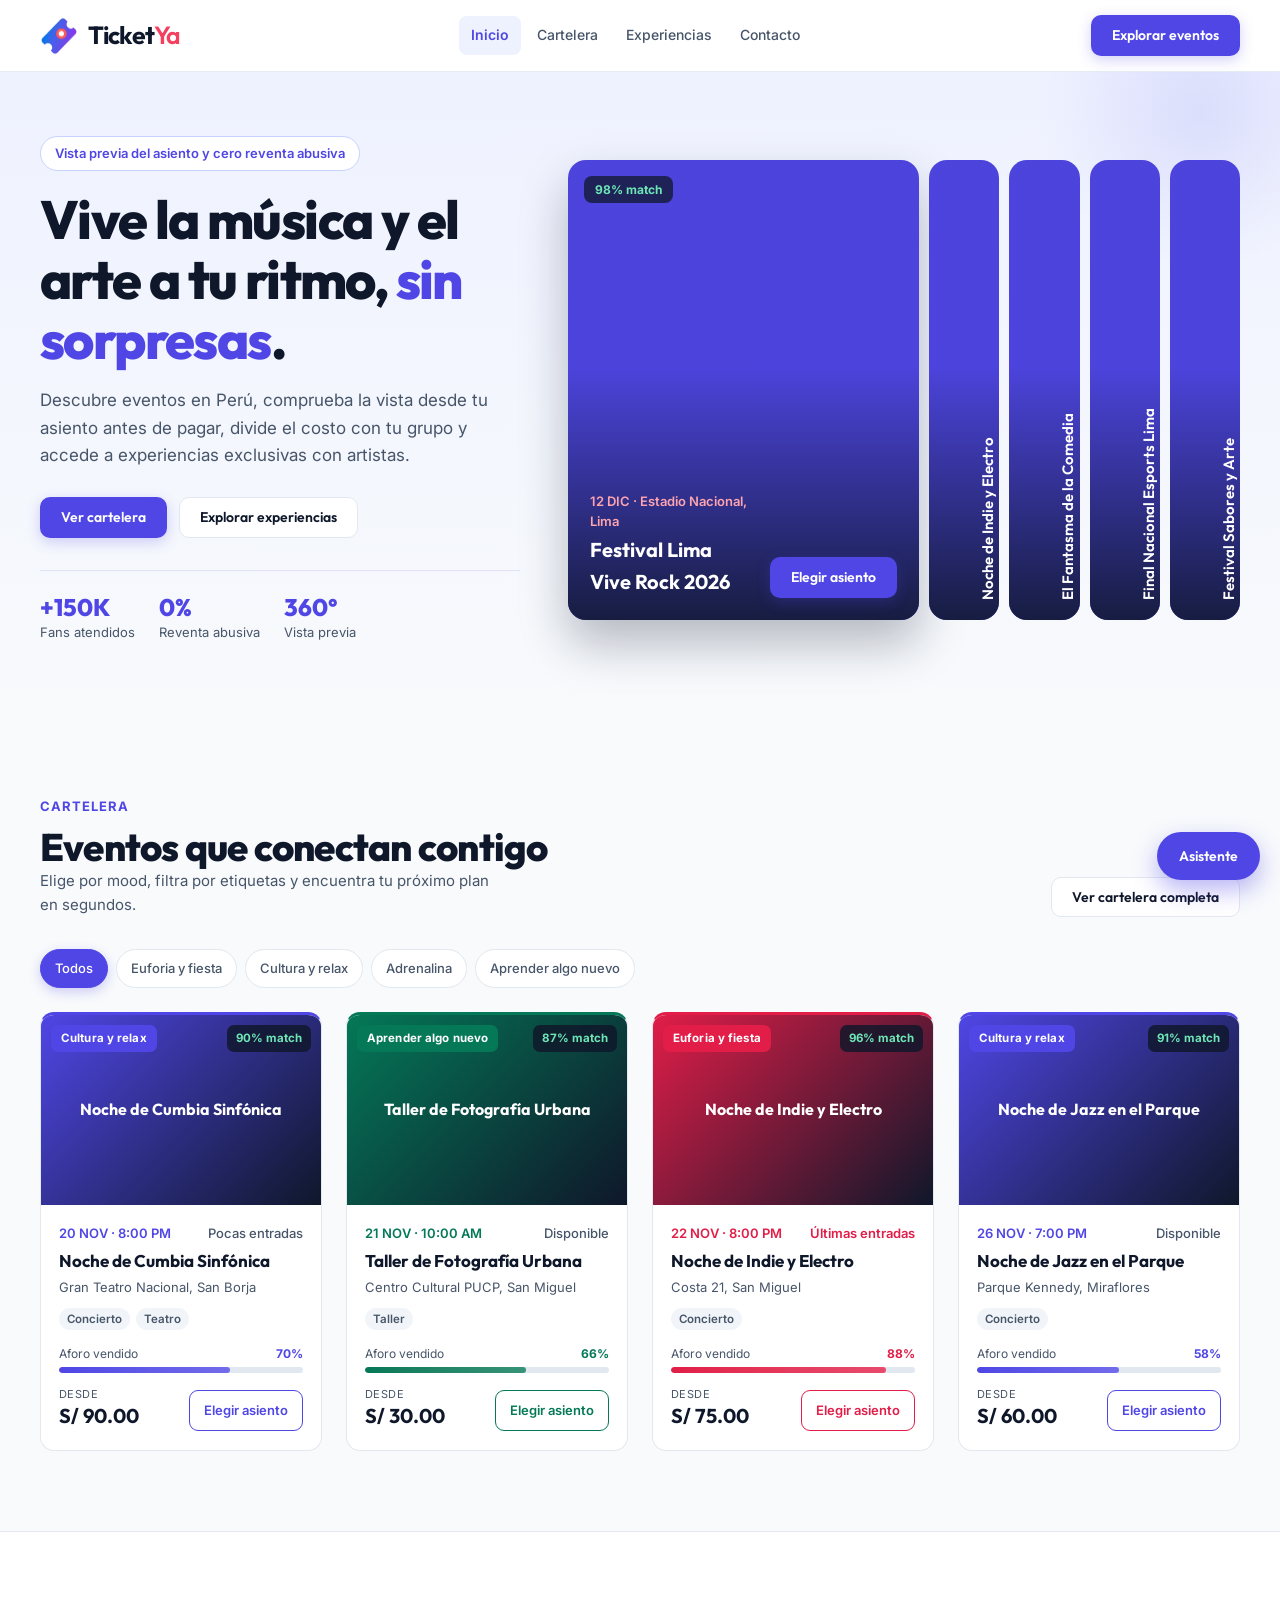
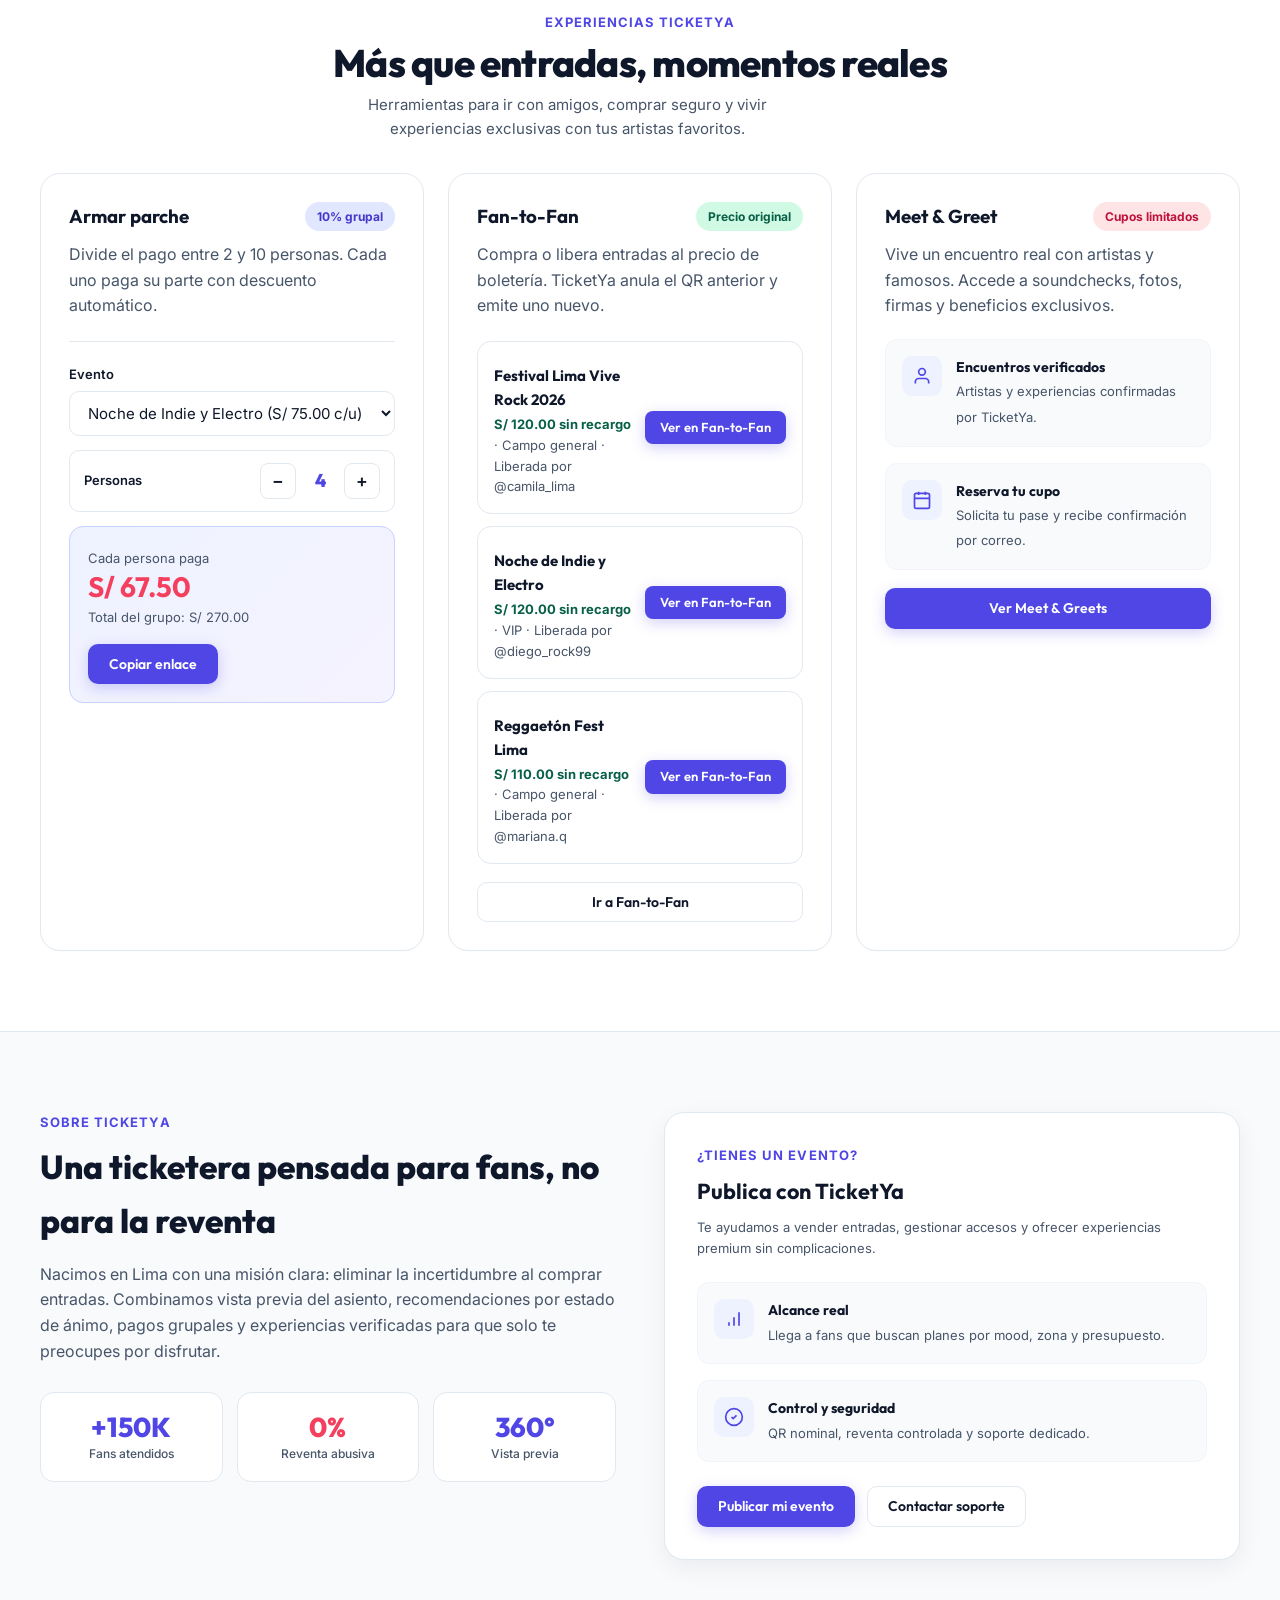
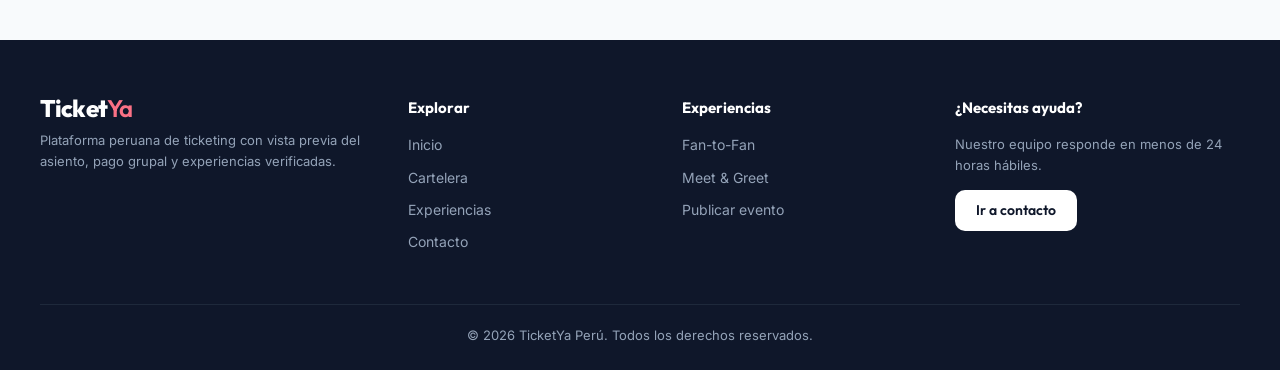
==== commit 59718191: "arreglando logo" ====
--- a/index.html
+++ b/index.html
@@ -8,7 +8,7 @@
   <link rel="icon" href="data:image/svg+xml,%3Csvg xmlns='http://www.w3.org/2000/svg' viewBox='0 0 32 32'%3E%3Crect width='32' height='32' rx='8' fill='%234F46E5'/%3E%3Ccircle cx='16' cy='16' r='5' fill='%23F43F5E'/%3E%3C/svg%3E">
   <link rel="preconnect" href="https://fonts.googleapis.com">
   <link rel="preconnect" href="https://fonts.gstatic.com" crossorigin>
-  <link href="https://fonts.googleapis.com/css2?family=Inter:wght@400;500;600&family=Poppins:wght@600;700;800&display=swap" rel="stylesheet">
+  <link href="https://fonts.googleapis.com/css2?family=Inter:wght@400;500;600&family=Outfit:wght@400;500;600;700;800&display=swap" rel="stylesheet">
   <link rel="stylesheet" href="styles.css">
 </head>
 <body>
@@ -17,7 +17,7 @@
   <header class="site-header">
     <div class="container header-inner">
       <a href="index.html" class="logo" aria-label="TicketYa, ir al inicio">
-        <span class="logo-mark" aria-hidden="true"></span>
+        <img src="assets/brand/iaa.png" alt="" class="logo-mark-img" width="608" height="615" decoding="async">
         <span class="logo-text">Ticket<span>Ya</span></span>
       </a>
       <button class="nav-toggle" id="nav-toggle" type="button" aria-expanded="false" aria-controls="site-nav" aria-label="Abrir menú">
--- a/styles.css
+++ b/styles.css
@@ -29,7 +29,7 @@
   --shadow: 0 8px 24px rgba(15,23,42,.06);
   --shadow-lg: 0 20px 50px rgba(15,23,42,.12);
   --ease: cubic-bezier(.2,.7,.2,1);
-  --font-head: 'Poppins', system-ui, sans-serif;
+  --font-head: 'Outfit', system-ui, sans-serif;
   --font-body: 'Inter', system-ui, sans-serif;
 }
 
@@ -99,10 +99,11 @@
 }
 .header-inner { height: 100%; display: flex; align-items: center; justify-content: space-between; gap: 20px; }
 .logo { display: inline-flex; align-items: center; gap: 10px; flex-shrink: 0; }
-.logo-mark { width: 34px; height: 34px; border-radius: 10px; background: linear-gradient(135deg, var(--primary), #6366F1); position: relative; }
-.logo-mark::after { content: ""; position: absolute; inset: 9px; border-radius: 50%; background: var(--accent); }
-.logo-text { font-family: var(--font-head); font-weight: 800; font-size: 1.5rem; letter-spacing: -.02em; }
-.logo-text span, .footer-logo span { color: var(--accent); }
+.logo-mark-img { width: 38px; height: 38px; object-fit: contain; flex-shrink: 0; display: block; }
+.logo-text { font-family: var(--font-head); font-weight: 700; font-size: 1.55rem; letter-spacing: -.035em; color: var(--ink); line-height: 1; }
+.logo-text span { color: var(--accent); font-weight: 600; }
+.footer-logo { font-family: var(--font-head); font-weight: 700; font-size: 1.65rem; letter-spacing: -.035em; color: #fff; margin-bottom: 10px; line-height: 1; }
+.footer-logo span { color: #FB7185; font-weight: 600; }
 
 .nav { display: flex; align-items: center; gap: 4px; }
 .nav a {
@@ -116,6 +117,7 @@
 .nav-toggle {
   display: none; width: 44px; height: 44px; border: 1px solid var(--line); border-radius: 10px;
   background: var(--surface); align-items: center; justify-content: center; flex-direction: column; gap: 5px;
+  flex-shrink: 0;
 }
 .nav-toggle span { display: block; width: 20px; height: 2px; background: var(--ink); border-radius: 2px; transition: transform .25s, opacity .25s; }
 .nav-toggle[aria-expanded="true"] span:nth-child(1) { transform: translateY(7px) rotate(45deg); }
@@ -493,21 +495,23 @@
 
 /* ===== Responsive ===== */
 @media (max-width: 1024px) {
+  .logo-text { font-size: 1.45rem; }
   .nav-toggle { display: inline-flex; }
   .nav {
     display: none; position: absolute; top: calc(100% + 1px); left: 0; right: 0;
-    background: #fff; border-bottom: 1px solid var(--line); padding: 16px 24px 24px;
-    flex-direction: column; align-items: stretch; gap: 2px; box-shadow: var(--shadow-lg);
+    background: #fff; border-bottom: 1px solid var(--line); padding: 16px 20px calc(20px + env(safe-area-inset-bottom));
+    flex-direction: column; align-items: stretch; gap: 4px; box-shadow: var(--shadow-lg);
+    max-height: calc(100dvh - var(--header-h)); overflow-y: auto;
   }
   .nav.is-open { display: flex; animation: fadeSlide .2s ease-out; }
-  .nav a { padding: 12px 14px; font-size: .9375rem; }
+  .nav a { padding: 13px 14px; font-size: .9375rem; min-height: 44px; display: flex; align-items: center; }
   .header-actions .btn-ghost { display: none; }
   .hero-grid { grid-template-columns: 1fr; gap: 36px; }
   .hero-visual { height: 420px; }
   .catalog-layout { grid-template-columns: 1fr; }
-  .filters-panel { position: static; display: none; }
-  .filters-panel.is-open { display: block; }
-  .filter-toggle { display: inline-flex; }
+  .filters-panel { position: static; display: none; padding: 20px; }
+  .filters-panel.is-open { display: block; animation: fadeSlide .2s ease-out; }
+  .filter-toggle { display: inline-flex; width: 100%; position: sticky; top: calc(var(--header-h) + 8px); z-index: 20; background: #fff; box-shadow: var(--shadow); }
   .tools, .about-grid, .panel-grid { grid-template-columns: 1fr; }
   .footer-grid { grid-template-columns: 1fr 1fr; }
   .panel-grid-3 { grid-template-columns: 1fr 1fr; }
@@ -515,28 +519,74 @@
 
 @media (max-width: 720px) {
   :root { --header-h: 64px; }
-  .container { width: min(1200px, calc(100% - 32px)); }
-  .header-actions .btn-primary { padding: 10px 14px; font-size: .8125rem; }
-  .hero { padding: 44px 0 52px; }
-  .hero-visual { flex-direction: column; height: 520px; gap: 8px; }
-  .panel-rail { writing-mode: horizontal-tb; rotate: 0; left: 18px; bottom: 50%; transform: translateY(50%); max-height: none; max-width: 70%; }
+  body { font-size: 15px; }
+  .container { width: min(1200px, calc(100% - 28px)); }
+  .logo-mark-img { width: 32px; height: 32px; }
+  .logo-text { font-size: 1.35rem; letter-spacing: -.03em; }
+  .header-inner { gap: 10px; }
+  .header-actions .btn-primary { padding: 10px 12px; font-size: .8125rem; min-height: 44px; }
+  .nav { padding: 14px 14px calc(18px + env(safe-area-inset-bottom)); }
+  .hero { padding: 40px 0 48px; }
+  .hero h1 { font-size: clamp(1.9rem, 8vw, 2.6rem); }
+  .hero-actions { flex-direction: column; align-items: stretch; }
+  .hero-actions .btn { width: 100%; min-height: 48px; }
+  .hero-stats { gap: 16px 20px; }
+  .hero-visual { flex-direction: column; height: min(70vh, 520px); min-height: 420px; gap: 8px; }
+  .panel-rail { writing-mode: horizontal-tb; rotate: 0; left: 16px; bottom: 16px; transform: none; max-height: none; max-width: 72%; font-size: .875rem; }
   .panel.is-active { flex: 6; }
-  .panel-info { left: 16px; right: 16px; bottom: 16px; flex-direction: column; align-items: flex-start; }
-  .panel-info .btn { width: 100%; }
-  .section { padding: 56px 0; }
-  .page-hero { padding: 40px 0 36px; }
-  .section-head { flex-direction: column; align-items: flex-start; }
+  .panel:not(.is-active) { flex: .9; }
+  .panel-info { left: 14px; right: 14px; bottom: 14px; flex-direction: column; align-items: flex-start; gap: 10px; }
+  .panel-info h3 { font-size: 1.1rem; }
+  .panel-info .btn { width: 100%; min-height: 44px; }
+  .panel .match { top: 12px; left: 12px; }
+  .section { padding: 52px 0; }
+  .page-hero { padding: 36px 0 32px; }
+  .section-head { flex-direction: column; align-items: flex-start; gap: 14px; }
+  .section-actions, .section-actions .btn { width: 100%; }
+  .chip-group { overflow-x: auto; flex-wrap: nowrap; padding-bottom: 4px; -webkit-overflow-scrolling: touch; scrollbar-width: none; }
+  .chip-group::-webkit-scrollbar { display: none; }
+  .chip { flex: 0 0 auto; min-height: 44px; display: inline-flex; align-items: center; }
+  .events-grid, .catalog-grid, .meet-grid { grid-template-columns: 1fr; gap: 18px; }
+  .card-foot { flex-direction: column; align-items: stretch; }
+  .card-btn, .meet-foot .btn { width: 100%; min-height: 44px; }
+  .meet-foot { flex-direction: column; align-items: stretch; }
   .form-row, .zones, .panel-grid-3 { grid-template-columns: 1fr; }
-  .tool, .contact-card, .panel-card { padding: 22px; }
+  .tool, .contact-card, .panel-card { padding: 20px; }
+  .modal { padding: 8px; align-items: flex-end; }
+  .modal-card { max-height: calc(100dvh - 8px); border-radius: 20px 20px 12px 12px; width: 100%; }
+  .viewport { height: 200px; }
+  .viewport { height: 200px; }
+  .modal-head { padding: 16px 18px; }
+  .modal-body { padding: 18px; }
+  .modal-actions { flex-direction: column-reverse; gap: 10px; position: sticky; bottom: 0; background: #fff; padding-top: 8px; }
+  .modal-actions .btn { width: 100%; min-height: 46px; }
+  .zones .zone-btn { min-height: 56px; }
+  .footer { padding: 44px 0 calc(24px + env(safe-area-inset-bottom)); }
   .footer-grid { grid-template-columns: 1fr; gap: 28px; }
-  .modal-actions { flex-direction: column-reverse; }
-  .modal-actions .btn { width: 100%; }
-  .chat { right: 12px; bottom: 12px; }
-  .toast { left: 12px; right: 12px; bottom: 12px; max-width: none; }
-  .tabs { width: 100%; }
-  .tab-btn { flex: 1; padding: 10px 12px; font-size: .8125rem; }
+  .footer .btn { width: 100%; }
+  .chat { right: 12px; bottom: calc(12px + env(safe-area-inset-bottom)); left: 12px; align-items: flex-end; }
+  .chat-toggle { min-height: 48px; }
+  .chat-window { width: min(100%, 420px); max-height: min(72dvh, 560px); }
+  .chat-messages { height: min(38dvh, 280px); }
+  .toast { left: 12px; right: 12px; bottom: calc(76px + env(safe-area-inset-bottom)); max-width: none; }
+  .tabs { width: 100%; overflow-x: auto; -webkit-overflow-scrolling: touch; }
+  .tab-btn { flex: 1 0 auto; min-height: 44px; padding: 10px 14px; font-size: .8125rem; }
+  .filter-toggle { min-height: 48px; }
   .resale li, .resale-card { flex-direction: column; align-items: stretch; }
-  .resale-actions .btn { width: 100%; }
+  .resale-actions .btn, .btn-block { min-height: 46px; }
+  .field input, .field select, .field textarea { font-size: 16px; min-height: 46px; }
+  .field textarea { min-height: 110px; }
+  .search-field input { font-size: 16px; min-height: 48px; }
+}
+
+@media (max-width: 420px) {
+  .container { width: min(1200px, calc(100% - 20px)); }
+  .header-actions .btn-primary { padding: 10px 10px; font-size: .75rem; }
+  .logo-text { font-size: 1.28rem; }
+  .hero-stats { display: grid; grid-template-columns: repeat(3,1fr); gap: 10px; }
+  .hero-stats strong { font-size: 1.25rem; }
+  .panel-info small { font-size: .75rem; }
+  .modal-body, .modal-head { padding-left: 14px; padding-right: 14px; }
 }
 
 @media (prefers-reduced-motion: reduce) {
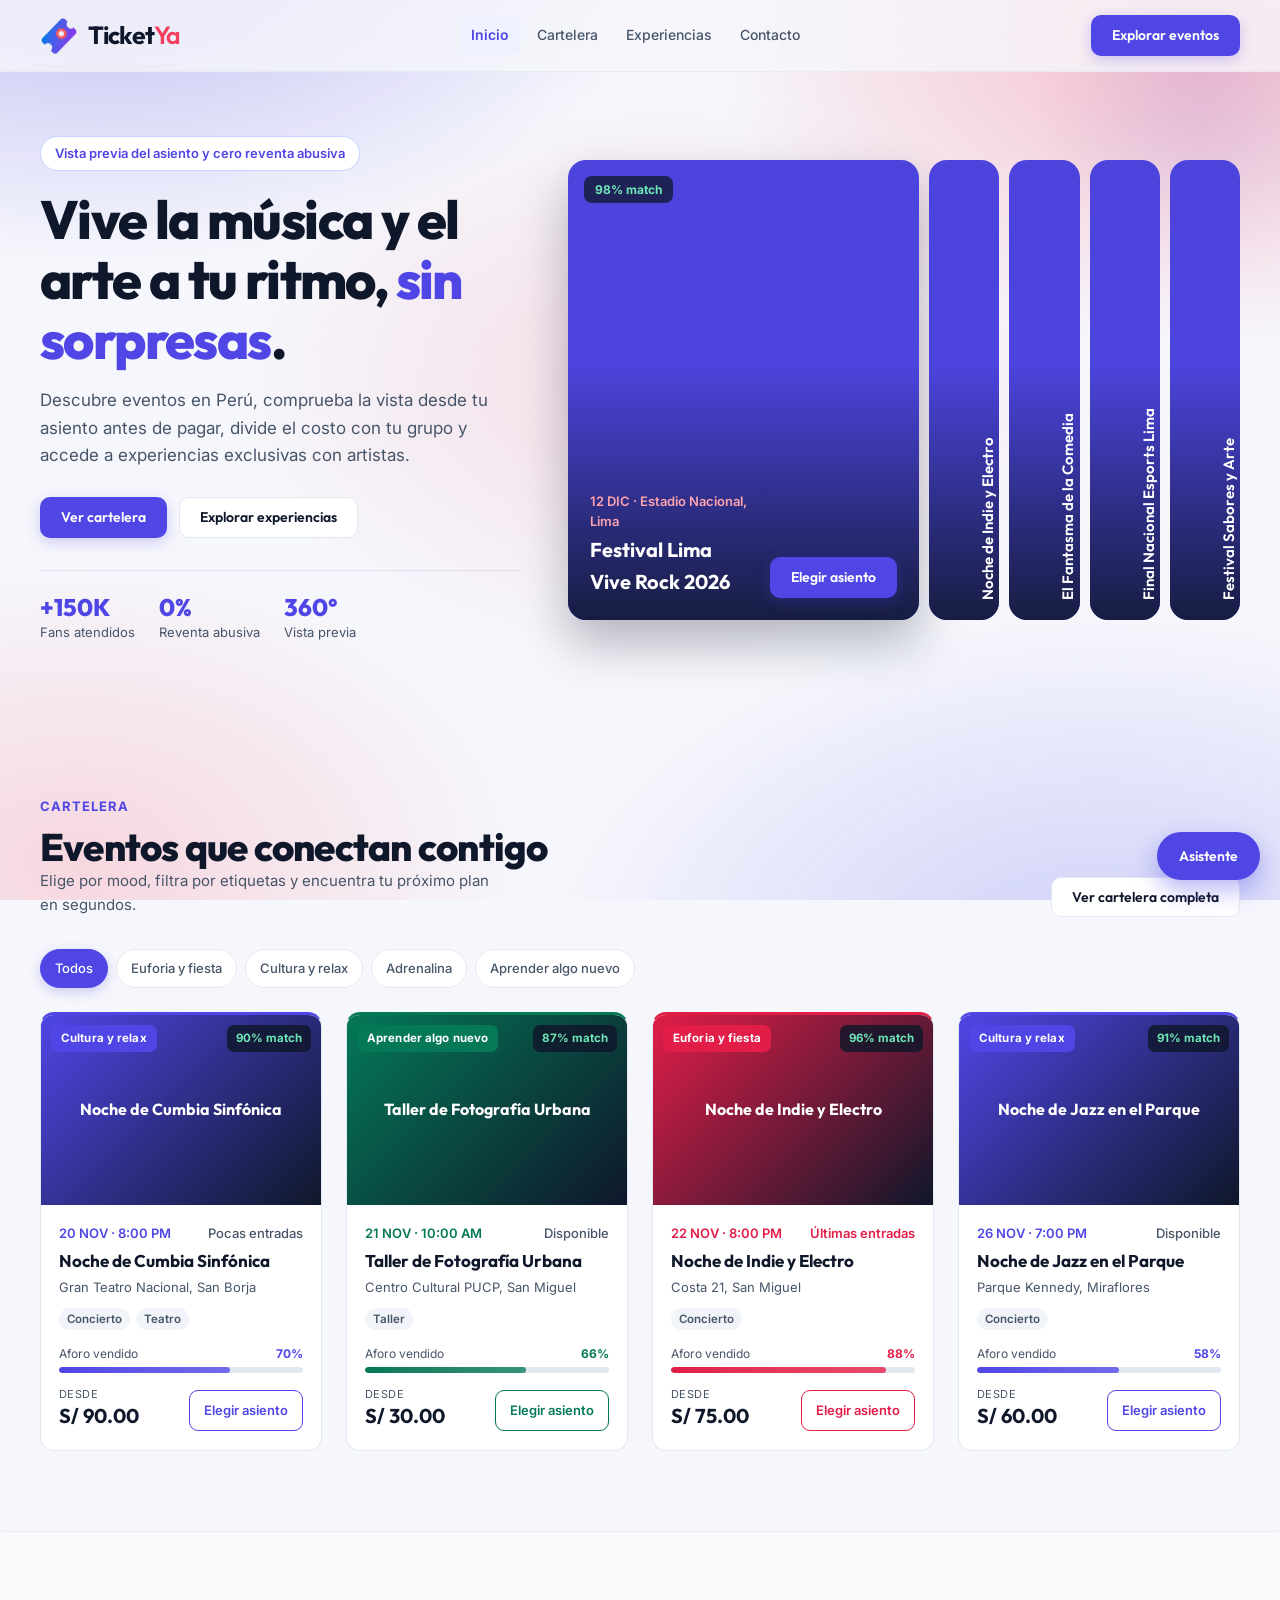
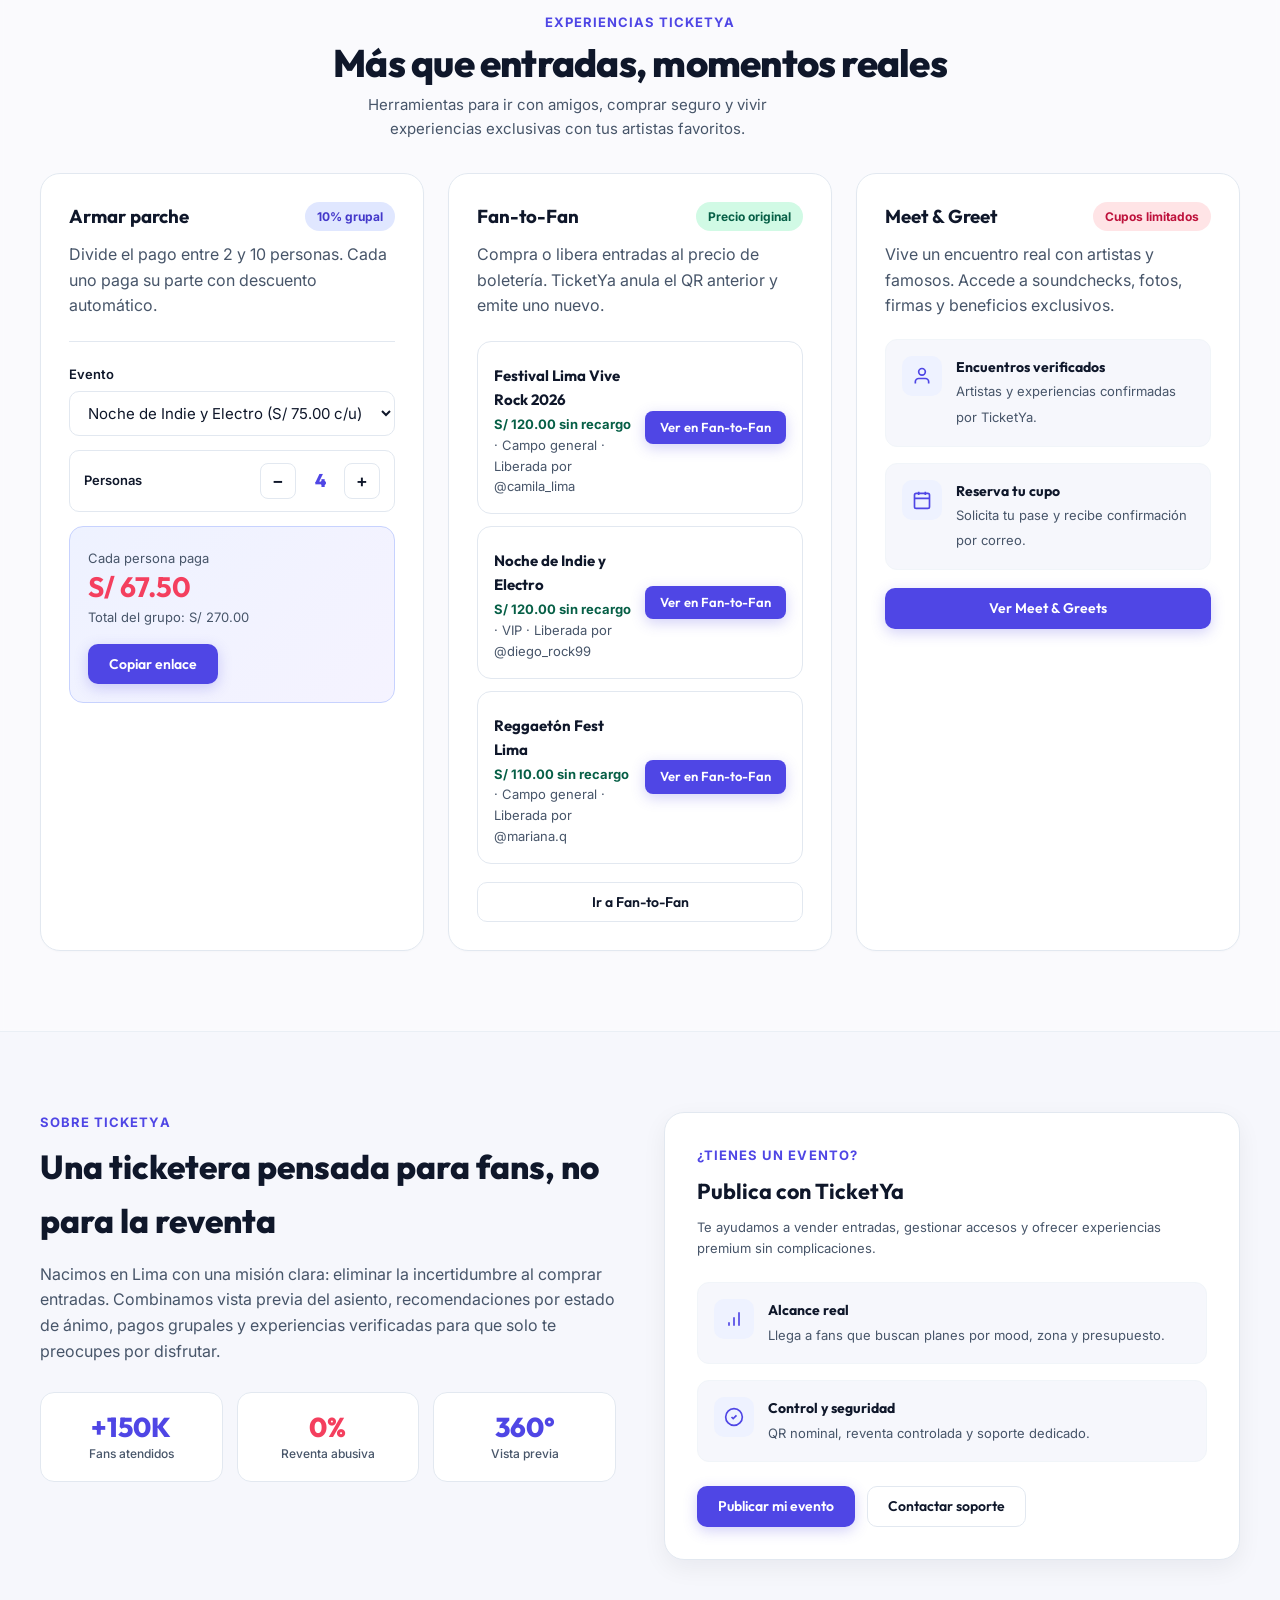
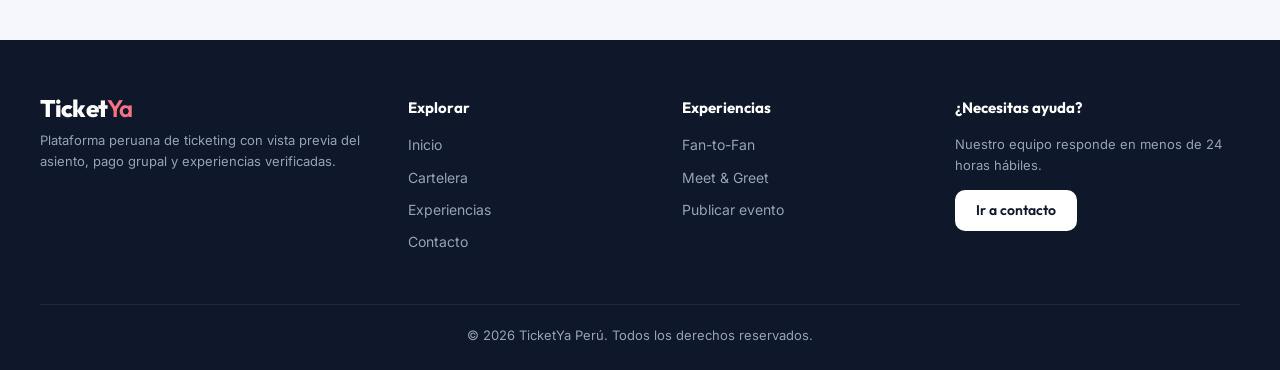
==== commit 56d33fb6: "Agregando fondo" ====
--- a/index.html
+++ b/index.html
@@ -4,8 +4,9 @@
   <meta charset="UTF-8">
   <meta name="viewport" content="width=device-width, initial-scale=1">
   <title>TicketYa | Entradas para eventos en Perú</title>
+  <link rel="icon" href="data:,">
   <meta name="description" content="Compra entradas para conciertos, teatro, festivales y más en Perú. Vista previa de asiento, pago grupal, Fan-to-Fan y Meet & Greet con artistas.">
-  <link rel="icon" href="data:image/svg+xml,%3Csvg xmlns='http://www.w3.org/2000/svg' viewBox='0 0 32 32'%3E%3Crect width='32' height='32' rx='8' fill='%234F46E5'/%3E%3Ccircle cx='16' cy='16' r='5' fill='%23F43F5E'/%3E%3C/svg%3E">
+
   <link rel="preconnect" href="https://fonts.googleapis.com">
   <link rel="preconnect" href="https://fonts.gstatic.com" crossorigin>
   <link href="https://fonts.googleapis.com/css2?family=Inter:wght@400;500;600&family=Outfit:wght@400;500;600;700;800&display=swap" rel="stylesheet">
--- a/styles.css
+++ b/styles.css
@@ -5,7 +5,7 @@
   --primary-soft: #EEF2FF;
   --accent: #F43F5E;
   --accent-dark: #E11D48;
-  --bg: #F8FAFC;
+  --bg: #F6F7FC;
   --surface: #FFFFFF;
   --ink: #0F172A;
   --muted: #475569;
@@ -35,10 +35,20 @@
 
 /* ===== Base ===== */
 *, *::before, *::after { box-sizing: border-box; }
-html { scroll-behavior: smooth; scroll-padding-top: calc(var(--header-h) + 16px); }
+html { scroll-behavior: smooth; scroll-padding-top: calc(var(--header-h) + 16px); background: var(--bg); }
 body {
-  margin: 0; font-family: var(--font-body); color: var(--ink); background: var(--bg);
+  margin: 0; font-family: var(--font-body); color: var(--ink); background: transparent;
   line-height: 1.6; -webkit-font-smoothing: antialiased; overflow-x: hidden;
+  position: relative; isolation: isolate; min-height: 100vh;
+}
+body::before {
+  content: ""; position: fixed; inset: 0; z-index: -1; pointer-events: none;
+  background:
+    radial-gradient(950px 600px at 8% -12%, rgba(79,70,229,.38), transparent 62%),
+    radial-gradient(820px 520px at 94% 4%, rgba(244,63,94,.32), transparent 60%),
+    radial-gradient(900px 580px at 86% 108%, rgba(99,102,241,.28), transparent 62%),
+    radial-gradient(760px 500px at 6% 96%, rgba(251,113,133,.24), transparent 60%),
+    radial-gradient(640px 420px at 52% 42%, rgba(244,63,94,.14), transparent 68%);
 }
 body.nav-open { overflow: hidden; }
 h1, h2, h3, h4, p, ul, ol, dl, dd { margin: 0; padding: 0; }
@@ -94,8 +104,8 @@
 /* ===== Header ===== */
 .site-header {
   position: sticky; top: 0; z-index: 60; height: var(--header-h);
-  background: rgba(255,255,255,.92); backdrop-filter: blur(12px);
-  border-bottom: 1px solid rgba(226,232,240,.8);
+  background: rgba(246,247,252,.78); backdrop-filter: blur(14px);
+  border-bottom: 1px solid rgba(226,232,240,.7);
 }
 .header-inner { height: 100%; display: flex; align-items: center; justify-content: space-between; gap: 20px; }
 .logo { display: inline-flex; align-items: center; gap: 10px; flex-shrink: 0; }
@@ -125,8 +135,8 @@
 .nav-toggle[aria-expanded="true"] span:nth-child(3) { transform: translateY(-7px) rotate(-45deg); }
 
 /* ===== Hero ===== */
-.hero { padding: 64px 0 72px; background: linear-gradient(180deg, #EEF2FF 0%, var(--bg) 100%); position: relative; overflow: clip; }
-.hero::before { content: ""; position: absolute; top: -120px; right: -80px; width: 320px; height: 320px; background: radial-gradient(circle, rgba(79,70,229,.12), transparent 70%); pointer-events: none; }
+.hero { padding: 64px 0 72px; background: transparent; position: relative; overflow: clip; }
+.hero::before { content: ""; position: absolute; top: -120px; right: -80px; width: 320px; height: 320px; background: radial-gradient(circle, rgba(79,70,229,.10), transparent 72%); pointer-events: none; }
 .hero-grid { display: grid; grid-template-columns: minmax(0, 5fr) minmax(0, 7fr); gap: 48px; align-items: center; }
 .hero-badge, .eyebrow {
   display: inline-flex; align-items: center; gap: 6px; padding: 6px 14px; margin-bottom: 18px;
@@ -184,7 +194,7 @@
 
 /* ===== Sections ===== */
 .section { padding: 80px 0; }
-.section-alt { background: var(--surface); border-block: 1px solid var(--line); }
+.section-alt { background: rgba(255,255,255,.42); backdrop-filter: blur(2px); border-block: 1px solid rgba(226,232,240,.65); }
 .section-head { display: flex; justify-content: space-between; align-items: flex-end; gap: 24px; margin-bottom: 32px; }
 .section-head.center { flex-direction: column; align-items: center; text-align: center; }
 .section-head h2 { font-family: var(--font-head); font-size: clamp(1.75rem, 3vw, 2.5rem); font-weight: 800; letter-spacing: -.02em; line-height: 1.15; }
@@ -261,7 +271,7 @@
 .panel-grid-3 { display: grid; grid-template-columns: repeat(3, 1fr); gap: 24px; }
 
 /* ===== Page hero ===== */
-.page-hero { padding: 56px 0 48px; background: linear-gradient(180deg, #EEF2FF 0%, var(--bg) 100%); border-bottom: 1px solid var(--line); }
+.page-hero { padding: 56px 0 48px; background: transparent; border-bottom: 1px solid rgba(226,232,240,.65); }
 .page-hero .container { display: grid; gap: 16px; }
 .page-hero h1 { font-family: var(--font-head); font-size: clamp(2rem, 4vw, 3rem); font-weight: 800; letter-spacing: -.02em; line-height: 1.15; }
 .breadcrumb { display: flex; gap: 8px; align-items: center; font-size: .8125rem; color: var(--muted); }
